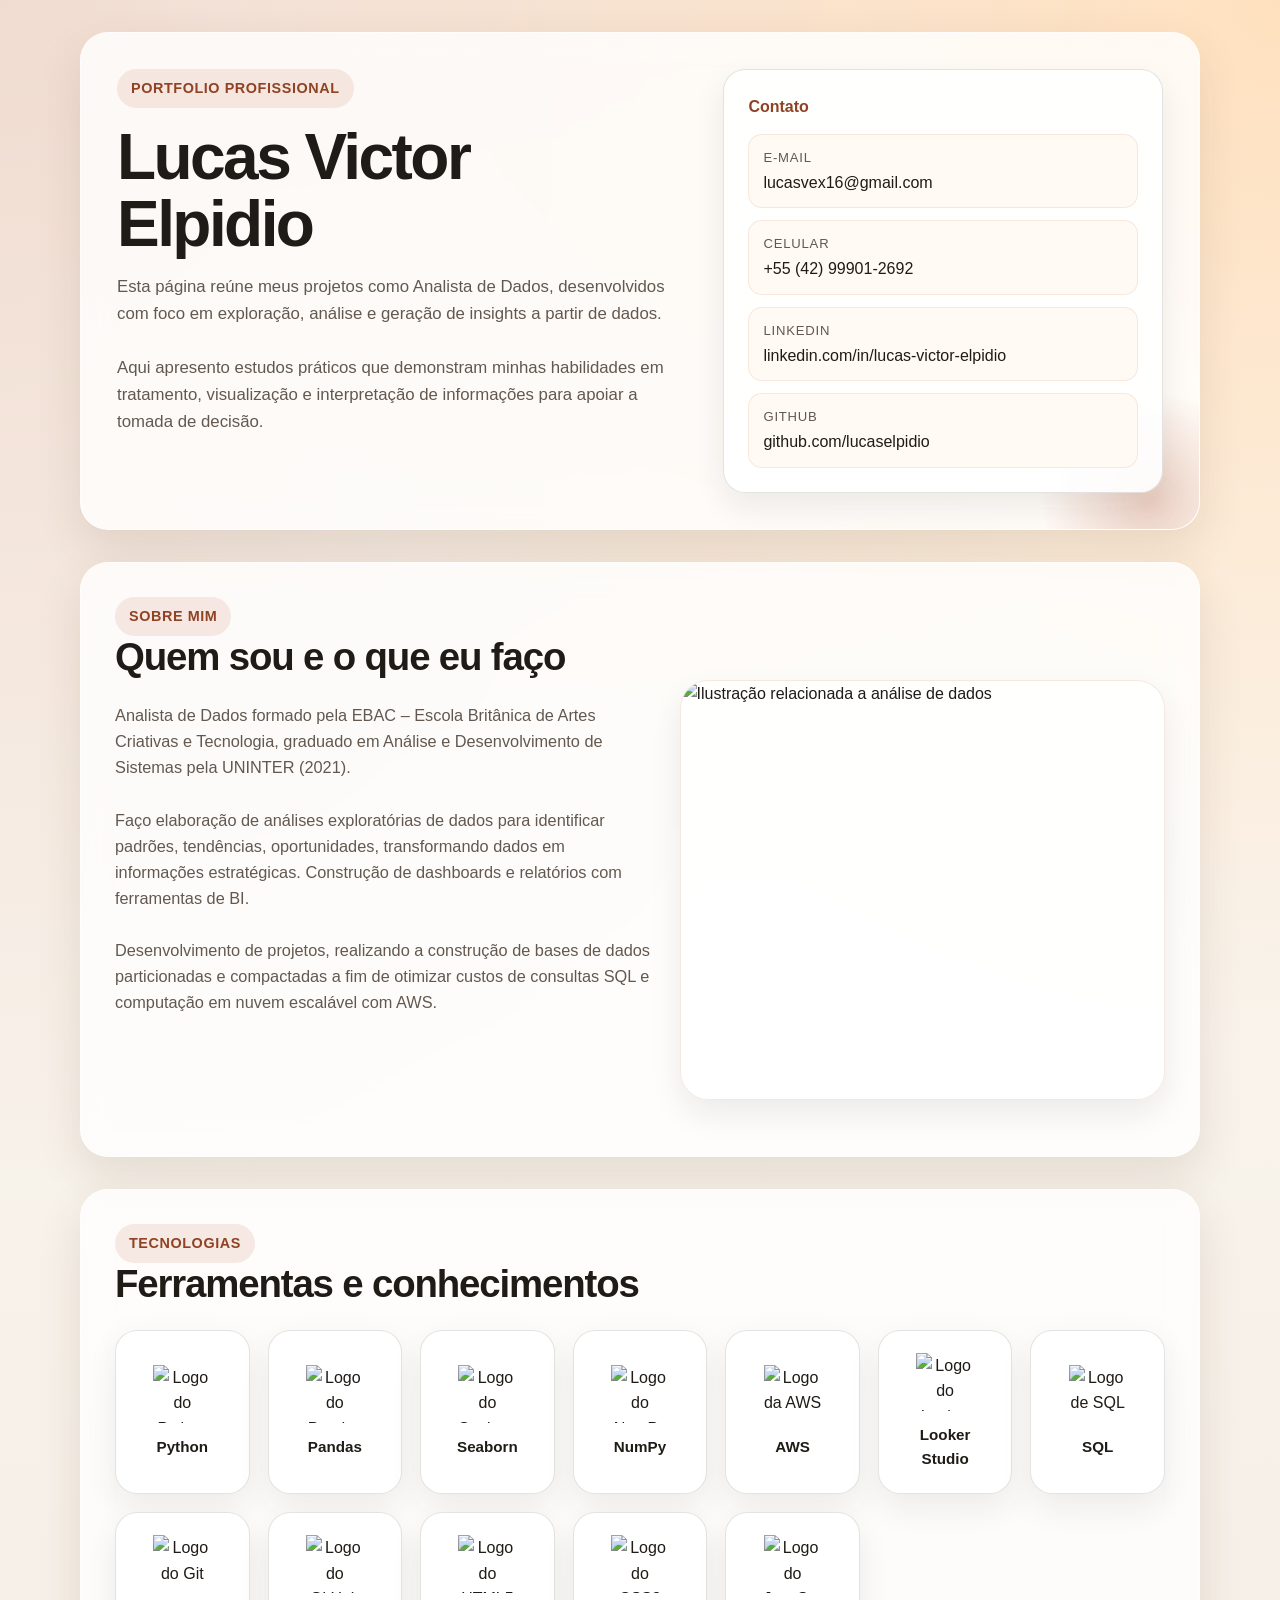
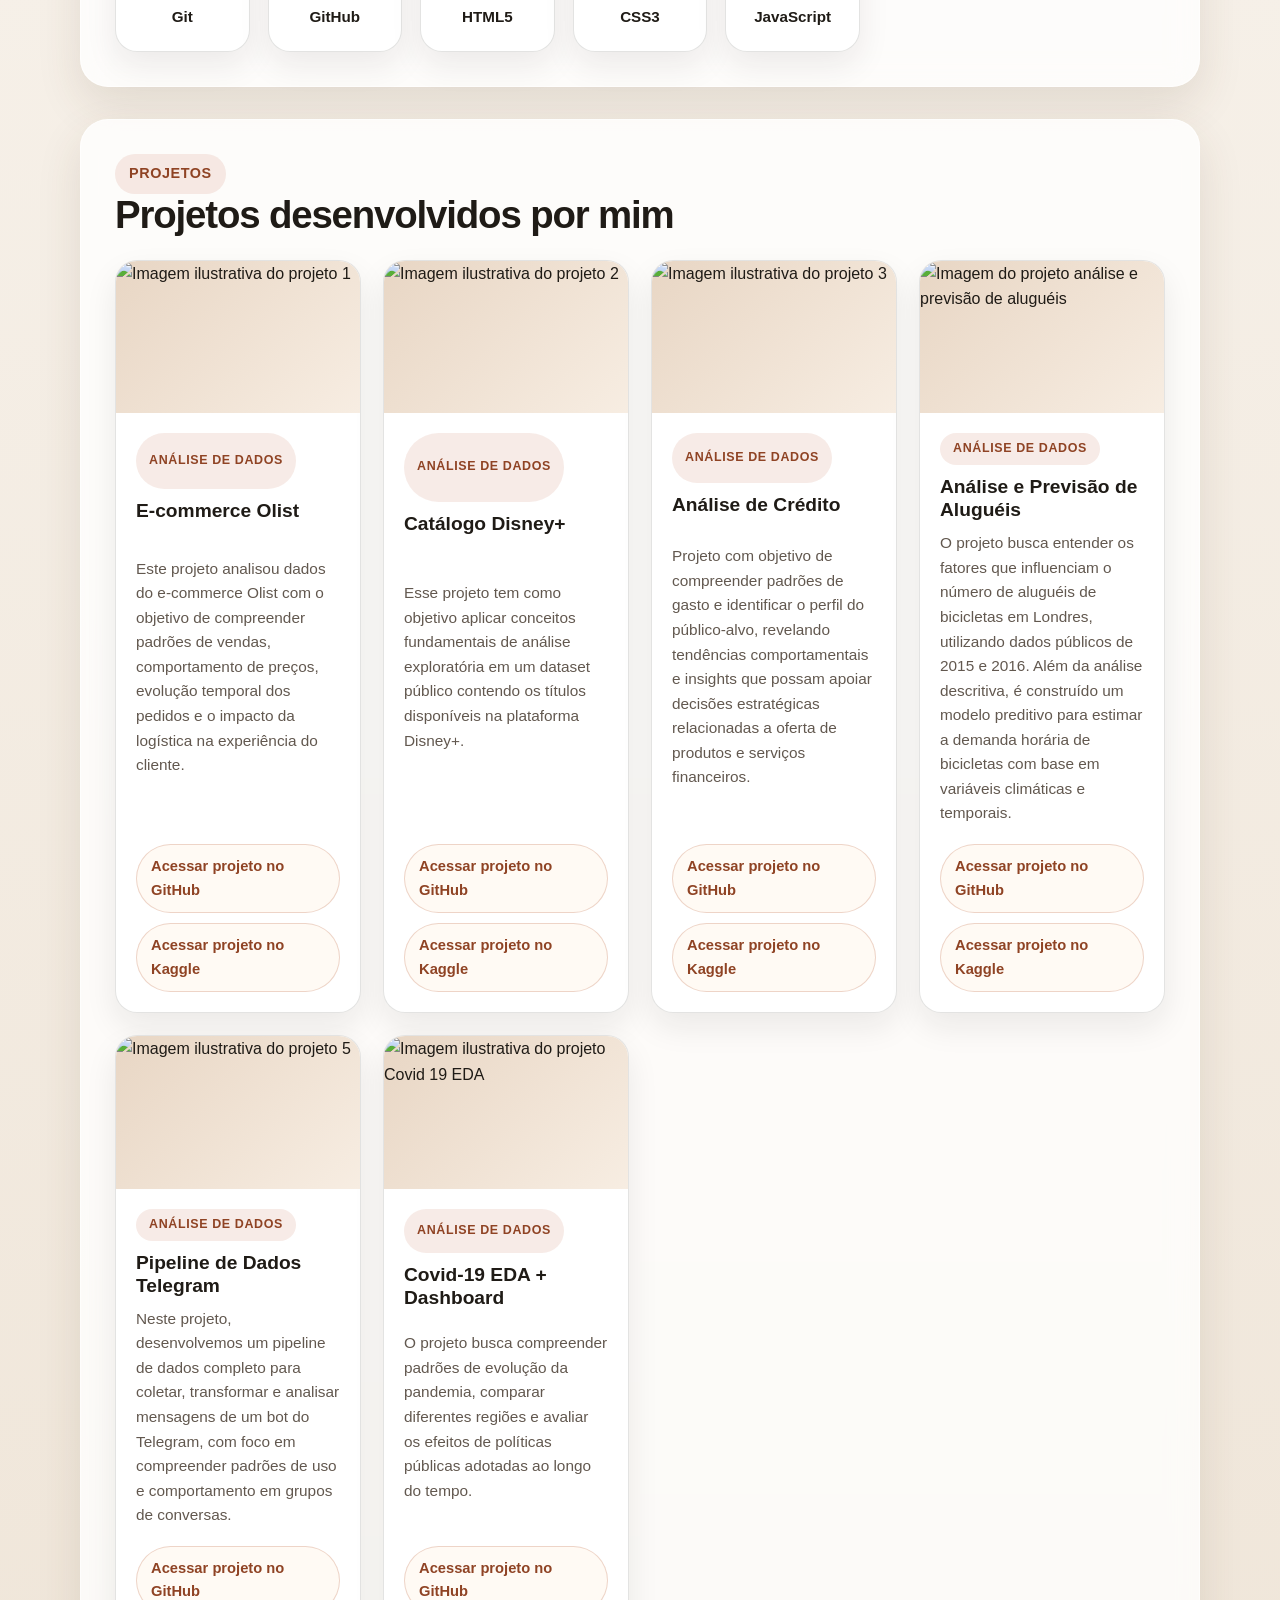
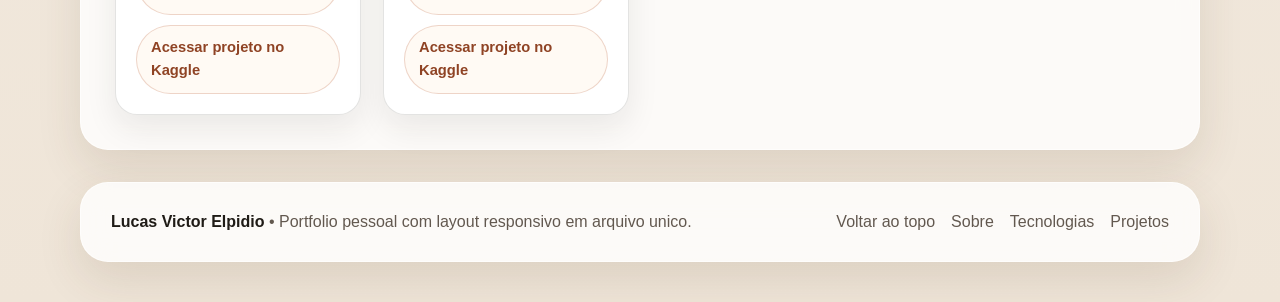
==== index.html @ f9174bcd "index.html added. index.html added." ====
<!DOCTYPE html>
<html lang="pt-BR">
<head>
  <meta charset="UTF-8">
  <meta name="viewport" content="width=device-width, initial-scale=1.0">
  <title>Portfolio Landing Page</title>
  <style>
    /*
      ==========================================
      PORTFOLIO LANDING PAGE - ARQUIVO UNICO
      ==========================================

      Este projeto foi organizado para facilitar futuras alteracoes:
      - Todo o CSS esta neste arquivo
      - Todo o JavaScript esta neste arquivo
      - Os cards sao reutilizaveis: basta copiar um bloco <article class="project-card">
      - Os textos e links com placeholder estao sinalizados com comentarios
    */

    :root {
      --bg-color: #f6f0e8;
      --surface-color: rgba(255, 255, 255, 0.8);
      --surface-strong: #ffffff;
      --text-color: #1f1b16;
      --muted-color: #62584f;
      --accent-color: #b85c38;
      --accent-dark: #8f4324;
      --border-color: rgba(31, 27, 22, 0.12);
      --shadow-soft: 0 18px 45px rgba(80, 56, 37, 0.12);
      --shadow-card: 0 14px 32px rgba(31, 27, 22, 0.08);
      --radius-xl: 28px;
      --radius-lg: 22px;
      --radius-md: 16px;
      --container-width: 1120px;
      --transition-fast: 180ms ease;
    }

    * {
      box-sizing: border-box;
      margin: 0;
      padding: 0;
    }

    html {
      scroll-behavior: smooth;
    }

    body {
      min-height: 100vh;
      font-family: "Segoe UI", Tahoma, Geneva, Verdana, sans-serif;
      color: var(--text-color);
      background:
        radial-gradient(circle at top left, rgba(184, 92, 56, 0.18), transparent 32%),
        radial-gradient(circle at top right, rgba(255, 220, 181, 0.85), transparent 28%),
        linear-gradient(180deg, #fdf8f2 0%, #f6f0e8 45%, #efe5d8 100%);
      line-height: 1.6;
    }

    img {
      display: block;
      max-width: 100%;
    }

    a {
      color: inherit;
      text-decoration: none;
    }

    .page-shell {
      width: min(100% - 32px, var(--container-width));
      margin: 0 auto;
      padding: 32px 0 40px;
    }

    .glass-panel {
      background: var(--surface-color);
      backdrop-filter: blur(14px);
      border: 1px solid rgba(255, 255, 255, 0.6);
      box-shadow: var(--shadow-soft);
    }

    .hero {
      position: relative;
      overflow: hidden;
      padding: 36px;
      border-radius: var(--radius-xl);
    }

    .hero::after {
      content: "";
      position: absolute;
      inset: auto -60px -80px auto;
      width: 220px;
      height: 220px;
      border-radius: 50%;
      background: radial-gradient(circle, rgba(184, 92, 56, 0.28), transparent 70%);
      pointer-events: none;
    }

    .hero-grid {
      display: grid;
      grid-template-columns: 1.25fr 0.95fr;
      gap: 28px;
      align-items: start;
      position: relative;
      z-index: 1;
    }

    .hero-intro {
      display: flex;
      flex-direction: column;
      gap: 16px;
    }

    .eyebrow {
      display: inline-flex;
      align-items: center;
      width: fit-content;
      padding: 8px 14px;
      border-radius: 999px;
      background: rgba(184, 92, 56, 0.12);
      color: var(--accent-dark);
      font-size: 0.9rem;
      font-weight: 700;
      letter-spacing: 0.04em;
      text-transform: uppercase;
    }

    h1 {
      font-size: clamp(2.4rem, 5vw, 4.6rem);
      line-height: 1.05;
      letter-spacing: -0.04em;
      max-width: 12ch;
    }

    .hero-copy {
      max-width: 62ch;
      color: var(--muted-color);
      font-size: 1.05rem;
    }

    .hero-contact {
      display: grid;
      gap: 14px;
      padding: 24px;
      border-radius: var(--radius-lg);
      background: rgba(255, 255, 255, 0.9);
      border: 1px solid var(--border-color);
      box-shadow: var(--shadow-card);
    }

    .contact-title {
      font-size: 1rem;
      font-weight: 700;
      color: var(--accent-dark);
    }

    .contact-list {
      list-style: none;
      display: grid;
      gap: 12px;
    }

    .contact-item {
      padding: 12px 14px;
      border-radius: 14px;
      background: #fffaf4;
      border: 1px solid rgba(184, 92, 56, 0.12);
      transition: transform var(--transition-fast), border-color var(--transition-fast);
    }

    .contact-item:hover,
    .contact-item:focus-within {
      transform: translateY(-2px);
      border-color: rgba(184, 92, 56, 0.35);
    }

    .contact-label {
      display: block;
      font-size: 0.82rem;
      color: var(--muted-color);
      margin-bottom: 2px;
      text-transform: uppercase;
      letter-spacing: 0.06em;
    }

    .section {
      margin-top: 32px;
      padding: 34px;
      border-radius: var(--radius-xl);
    }

    .section-header {
      display: flex;
      flex-wrap: wrap;
      justify-content: space-between;
      align-items: end;
      gap: 14px;
      margin-bottom: 24px;
    }

    .section-title {
      font-size: clamp(1.8rem, 3vw, 2.6rem);
      line-height: 1.1;
      letter-spacing: -0.03em;
    }

    .section-note {
      max-width: 58ch;
      color: var(--muted-color);
    }

    .about-text {
      max-width: 70ch;
      color: var(--muted-color);
      font-size: 1.02rem;
    }

    .about-layout {
      display: grid;
      grid-template-columns: minmax(0, 1.05fr) minmax(360px, 0.95fr);
      gap: 28px;
      align-items: stretch;
    }

    .about-visual {
      display: flex;
      position: relative;
      top: -22px;
    }

    .about-image-frame {
      width: 100%;
      height: 100%;
      min-height: 420px;
      overflow: hidden;
      border-radius: var(--radius-xl);
      border: 1px solid rgba(184, 92, 56, 0.14);
      background: rgba(255, 255, 255, 0.78);
      box-shadow: var(--shadow-card);
    }

    .about-image {
      width: 100%;
      height: 100%;
      object-fit: cover;
      object-position: center 8%;
    }

    .tech-grid {
      display: grid;
      grid-template-columns: repeat(auto-fit, minmax(130px, 1fr));
      gap: 18px;
    }

    .tech-card {
      display: grid;
      justify-items: center;
      align-content: center;
      gap: 12px;
      min-height: 138px;
      padding: 22px 16px;
      border-radius: var(--radius-lg);
      background: var(--surface-strong);
      border: 1px solid var(--border-color);
      box-shadow: var(--shadow-card);
      text-align: center;
      transition:
        transform var(--transition-fast),
        box-shadow var(--transition-fast),
        border-color var(--transition-fast);
    }

    .tech-card:hover,
    .tech-card:focus-within {
      transform: translateY(-4px);
      border-color: rgba(184, 92, 56, 0.35);
      box-shadow: 0 18px 34px rgba(31, 27, 22, 0.12);
    }

    .tech-logo {
      width: 58px;
      height: 58px;
      object-fit: contain;
    }

    .tech-name {
      font-size: 0.95rem;
      font-weight: 700;
      color: var(--text-color);
    }

    .projects-grid {
      display: grid;
      grid-template-columns: repeat(auto-fit, minmax(240px, 1fr));
      gap: 22px;
    }

    .project-card {
      display: flex;
      flex-direction: column;
      min-height: 100%;
      height: 100%;
      overflow: hidden;
      border-radius: var(--radius-lg);
      background: var(--surface-strong);
      border: 1px solid var(--border-color);
      box-shadow: var(--shadow-card);
      transition:
        transform var(--transition-fast),
        box-shadow var(--transition-fast),
        border-color var(--transition-fast);
    }

    .project-card:hover,
    .project-card:focus-within {
      transform: translateY(-6px);
      border-color: rgba(184, 92, 56, 0.35);
      box-shadow: 0 20px 36px rgba(31, 27, 22, 0.14);
    }

    .project-media {
      position: relative;
      aspect-ratio: 16 / 10;
      overflow: hidden;
      background: linear-gradient(135deg, #e8d6c4 0%, #f7ede2 100%);
    }

    .project-media img {
      width: 100%;
      height: 100%;
      object-fit: cover;
      transition: transform 280ms ease;
    }

    .project-card:hover .project-media img,
    .project-card:focus-within .project-media img {
      transform: scale(1.04);
    }

    .project-body {
      display: grid;
      gap: 10px;
      padding: 20px;
      flex: 1;
    }

    .project-tag {
      display: inline-flex;
      align-items: center;
      justify-content: center;
      width: fit-content;
      min-width: 160px;
      padding: 6px 10px;
      border-radius: 999px;
      background: rgba(184, 92, 56, 0.12);
      color: var(--accent-dark);
      font-size: 0.78rem;
      font-weight: 700;
      letter-spacing: 0.05em;
      text-transform: uppercase;
    }

    .project-title {
      font-size: 1.2rem;
      line-height: 1.2;
    }

    .project-description {
      color: var(--muted-color);
      font-size: 0.96rem;
    }

    .project-actions {
      margin-top: auto;
      padding-top: 8px;
      display: flex;
      flex-wrap: wrap;
      gap: 10px;
    }

    .project-action-link {
      display: inline-flex;
      align-items: center;
      justify-content: center;
      min-height: 42px;
      padding: 10px 14px;
      border-radius: 999px;
      border: 1px solid rgba(184, 92, 56, 0.24);
      background: #fffaf4;
      color: var(--accent-dark);
      font-weight: 700;
      font-size: 0.92rem;
      transition:
        background-color var(--transition-fast),
        border-color var(--transition-fast),
        color var(--transition-fast);
    }

    .project-action-link:hover,
    .project-action-link:focus-visible {
      background: rgba(184, 92, 56, 0.12);
      border-color: rgba(184, 92, 56, 0.45);
      outline: none;
    }

    .footer {
      margin-top: 32px;
      padding: 26px 30px;
      border-radius: var(--radius-xl);
      display: flex;
      flex-wrap: wrap;
      justify-content: space-between;
      gap: 14px;
      align-items: center;
      color: var(--muted-color);
    }

    .footer strong {
      color: var(--text-color);
    }

    .footer-links {
      display: flex;
      flex-wrap: wrap;
      gap: 16px;
    }

    .footer-links a:hover,
    .footer-links a:focus-visible {
      color: var(--accent-dark);
      outline: none;
    }

    .reveal-on-scroll {
      opacity: 0;
      transform: translateY(24px);
      transition: opacity 500ms ease, transform 500ms ease;
    }

    .reveal-on-scroll.is-visible {
      opacity: 1;
      transform: translateY(0);
    }

    @media (max-width: 900px) {
      .hero-grid {
        grid-template-columns: 1fr;
      }

      .about-layout {
        grid-template-columns: 1fr;
      }

      .about-visual {
        display: none;
      }

      .hero,
      .section,
      .footer {
        padding: 24px;
      }
    }

    @media (max-width: 640px) {
      .page-shell {
        width: min(100% - 20px, var(--container-width));
        padding: 20px 0 28px;
      }

      .hero,
      .section,
      .footer {
        padding: 20px;
        border-radius: 22px;
      }

      .section-header {
        margin-bottom: 18px;
      }

      .projects-grid {
        grid-template-columns: 1fr;
      }

      .tech-grid {
        grid-template-columns: repeat(2, minmax(0, 1fr));
      }

      .contact-item,
      .project-body {
        padding: 16px;
      }

      .tech-card {
        min-height: 124px;
        padding: 18px 14px;
      }
    }
  </style>
</head>
<body>
  <div class="page-shell">
    <header class="hero glass-panel reveal-on-scroll" id="topo">
      <div class="hero-grid">
        <div class="hero-intro">
          <span class="eyebrow">Portfolio Profissional</span>

          <!-- EDITE AQUI: Substitua pelo seu nome -->
          <h1>Lucas Victor Elpidio</h1>

          <!-- EDITE AQUI: Resumo curto de destaque do cabecalho -->
          <p class="hero-copy">
            Esta página reúne meus projetos como Analista de Dados, desenvolvidos com foco em exploração, análise e geração de insights a partir de dados.<br><br> 
            Aqui apresento estudos práticos que demonstram minhas habilidades em tratamento, visualização e interpretação de informações para apoiar a tomada de decisão.
          </p>
        </div>

        <div class="hero-contact" aria-label="Informacoes de contato">
          <p class="contact-title">Contato</p>

          <ul class="contact-list">
            <li class="contact-item">
              <span class="contact-label">E-mail</span>
              <!-- EDITE AQUI: Substitua pelo seu e-mail -->
              <a href="mailto:lucasvex16@gmail.com">lucasvex16@gmail.com</a>
            </li>

            <li class="contact-item">
              <span class="contact-label">Celular</span>
              <!-- EDITE AQUI: Substitua pelo seu telefone -->
              <a href="tel:+5542999012692">+55 (42) 99901-2692</a>
            </li>

            <li class="contact-item">
              <span class="contact-label">LinkedIn</span>
              <!-- EDITE AQUI: Substitua pelo link correto do LinkedIn -->
              <a href="https://www.linkedin.com/in/lucas-victor-elpidio/" target="_blank" rel="noopener noreferrer">
                linkedin.com/in/lucas-victor-elpidio
              </a>
            </li>

            <li class="contact-item">
              <span class="contact-label">GitHub</span>
              <!-- EDITE AQUI: Substitua pelo link correto do GitHub -->
              <a href="https://github.com/lucaselpidio" target="_blank" rel="noopener noreferrer">
                github.com/lucaselpidio
              </a>
            </li>
          </ul>
        </div>
      </div>
    </header>

    <main>
      <section class="section glass-panel reveal-on-scroll" id="sobre">
        <div class="section-header">
          <div>
            <p class="eyebrow">Sobre Mim</p>
            <h2 class="section-title">Quem sou e o que eu faço</h2>
          </div>
        </div>

        <!--
          EDITE AQUI:
          Este texto foi mantido em aproximadamente 6 linhas, como solicitado.
          Pode trocar livremente sem afetar o layout.
        -->
        <div class="about-layout">
          <p class="about-text">
            Analista de Dados formado pela EBAC – Escola Britânica de Artes Criativas e Tecnologia, graduado em Análise e Desenvolvimento de Sistemas pela UNINTER (2021). 
              <br><br>
              Faço elaboração de análises exploratórias de dados para identificar padrões, tendências, oportunidades, transformando dados em informações estratégicas. 
              Construção de dashboards e relatórios com ferramentas de BI.<br><br>
              Desenvolvimento de projetos, realizando a construção de bases de dados particionadas e compactadas a fim de otimizar custos de consultas SQL e
              computação em nuvem escalável com AWS.
          </p>

          <!--
            EDITE AQUI:
            Esta imagem aparece apenas em telas maiores para aproveitar o espaço do desktop.
            No mobile ela fica oculta automaticamente via CSS responsivo.
          -->
          <div class="about-visual" aria-hidden="true">
            <div class="about-image-frame">
              <img
                class="about-image"
                src="https://github.com/lucaselpidio/media-rep/blob/main/dataanalyst2.jpeg?raw=true"
                alt="Ilustração relacionada a análise de dados"
              >
            </div>
          </div>
        </div>
      </section>

      <section class="section glass-panel reveal-on-scroll" id="tecnologias">
        <div class="section-header">
          <div>
            <p class="eyebrow">Tecnologias</p>
            <h2 class="section-title">Ferramentas e conhecimentos</h2>
          </div>
        </div>

        <!--
          EDITE AQUI:
          Se quiser, substitua os links externos das logos por imagens locais depois.
          Tambem e possivel duplicar qualquer bloco <article class="tech-card"> sem quebrar o layout.
        -->
        <div class="tech-grid">
          <article class="tech-card">
            <img
              class="tech-logo"
              src="https://cdn.jsdelivr.net/gh/devicons/devicon/icons/python/python-original.svg"
              alt="Logo do Python"
            >
            <h3 class="tech-name">Python</h3>
          </article>

          <article class="tech-card">
            <img
              class="tech-logo"
              src="https://cdn.jsdelivr.net/gh/devicons/devicon/icons/pandas/pandas-original.svg"
              alt="Logo do Pandas"
            >
            <h3 class="tech-name">Pandas</h3>
          </article>

          <article class="tech-card">
            <img
              class="tech-logo"
              src="https://seaborn.pydata.org/_images/logo-mark-lightbg.svg"
              alt="Logo do Seaborn"
            >
            <h3 class="tech-name">Seaborn</h3>
          </article>

          <article class="tech-card">
            <img
              class="tech-logo"
              src="https://cdn.jsdelivr.net/gh/devicons/devicon/icons/numpy/numpy-original.svg"
              alt="Logo do NumPy"
            >
            <h3 class="tech-name">NumPy</h3>
          </article>

          <article class="tech-card">
            <img
              class="tech-logo"
              src="https://cdn.jsdelivr.net/gh/devicons/devicon/icons/amazonwebservices/amazonwebservices-original-wordmark.svg"
              alt="Logo da AWS"
            >
            <h3 class="tech-name">AWS</h3>
          </article>

          <article class="tech-card">
            <img
              class="tech-logo"
              src="https://images.seeklogo.com/logo-png/61/1/looker-studio-logo-png_seeklogo-617989.png"
              alt="Logo do Looker Studio"
            >
            <h3 class="tech-name">Looker Studio</h3>
          </article>

          <article class="tech-card">
            <img
              class="tech-logo"
              src="https://cdn.jsdelivr.net/gh/devicons/devicon/icons/mysql/mysql-original.svg"
              alt="Logo de SQL"
            >
            <h3 class="tech-name">SQL</h3>
          </article>

          <article class="tech-card">
            <img
              class="tech-logo"
              src="https://cdn.jsdelivr.net/gh/devicons/devicon/icons/git/git-original.svg"
              alt="Logo do Git"
            >
            <h3 class="tech-name">Git</h3>
          </article>

          <article class="tech-card">
            <img
              class="tech-logo"
              src="https://cdn.jsdelivr.net/gh/devicons/devicon/icons/github/github-original.svg"
              alt="Logo do GitHub"
            >
            <h3 class="tech-name">GitHub</h3>
          </article>

          <article class="tech-card">
            <img
              class="tech-logo"
              src="https://cdn.jsdelivr.net/gh/devicons/devicon/icons/html5/html5-original.svg"
              alt="Logo do HTML5"
            >
            <h3 class="tech-name">HTML5</h3>
          </article>

          <article class="tech-card">
            <img
              class="tech-logo"
              src="https://cdn.jsdelivr.net/gh/devicons/devicon/icons/css3/css3-original.svg"
              alt="Logo do CSS3"
            >
            <h3 class="tech-name">CSS3</h3>
          </article>

          <article class="tech-card">
            <img
              class="tech-logo"
              src="https://cdn.jsdelivr.net/gh/devicons/devicon/icons/javascript/javascript-original.svg"
              alt="Logo do JavaScript"
            >
            <h3 class="tech-name">JavaScript</h3>
          </article>
        </div>
      </section>

      <section class="section glass-panel reveal-on-scroll" id="projetos">
        <div class="section-header">
          <div>
            <p class="eyebrow">Projetos</p>
            <h2 class="section-title">Projetos desenvolvidos por mim</h2>
          </div>
        </div>

        <div class="projects-grid" id="projectsGrid">
          <!--
            MODELO REUTILIZAVEL DE CARD:
            Copie um bloco <article class="project-card">...</article> inteiro
            e altere imagem, titulo, categoria, descricao e os dois links de acesso.
          -->

          <article class="project-card">
            <div class="project-media">
              <!-- EDITE AQUI: Troque a imagem placeholder pela imagem real do projeto -->
              <img
                src="https://raw.githubusercontent.com/lucaselpidio/media-rep/refs/heads/main/olist_project/fat_mensal.png"
                alt="Imagem ilustrativa do projeto 1"
              >
            </div>
            <div class="project-body">
              <span class="project-tag">Análise de Dados</span>
              <h3 class="project-title">E-commerce Olist</h3>
              <p class="project-description">
                Este projeto analisou dados do e-commerce Olist com o objetivo de compreender padrões de vendas, 
                comportamento de preços, evolução temporal dos pedidos e o impacto da logística na experiência do cliente.
              </p>
              <div class="project-actions">
                <a class="project-action-link" href="https://github.com/lucaselpidio/ecommerce-olist-eda" target="_blank" rel="noopener noreferrer">
                  Acessar projeto no GitHub
                </a>
                <a class="project-action-link" href="https://www.kaggle.com/code/lucaselpidio/analise-olist" target="_blank" rel="noopener noreferrer">
                  Acessar projeto no Kaggle
                </a>
              </div>
            </div>
          </article>

          <article class="project-card">
            <div class="project-media">
              <img
                src="https://raw.githubusercontent.com/lucaselpidio/media-rep/refs/heads/main/disneyplusimg.png"
                alt="Imagem ilustrativa do projeto 2"
              >
            </div>
            <div class="project-body">
              <span class="project-tag">Análise de Dados</span>
              <h3 class="project-title">Catálogo Disney+</h3>
              <p class="project-description">
                Esse projeto tem como objetivo aplicar conceitos fundamentais de análise exploratória em um dataset público contendo os títulos disponíveis na plataforma Disney+.
              </p>
              <div class="project-actions">
                <a class="project-action-link" href="https://github.com/lucaselpidio/disneyplus_EDA" target="_blank" rel="noopener noreferrer">
                  Acessar projeto no GitHub
                </a>
                <a class="project-action-link" href="https://www.kaggle.com/code/lucaselpidio/disneyplus-eda" target="_blank" rel="noopener noreferrer">
                  Acessar projeto no Kaggle
                </a>
              </div>
            </div>
          </article>

          <article class="project-card">
            <div class="project-media">
              <img
                src="https://github.com/lucaselpidio/media-rep/blob/main/qtt-wage-graphic.png?raw=true"
                alt="Imagem ilustrativa do projeto 3"
              >
            </div>
            <div class="project-body">
              <span class="project-tag">Análise de Dados</span>
              <h3 class="project-title">Análise de Crédito</h3>
              <p class="project-description">
                Projeto com objetivo de compreender padrões de gasto e identificar o perfil do público-alvo, revelando tendências comportamentais e
                  insights que possam apoiar decisões estratégicas relacionadas a oferta de produtos e serviços financeiros.
              </p>
              <div class="project-actions">
                <a class="project-action-link" href="https://github.com/lucaselpidio/credit-eda-sql" target="_blank" rel="noopener noreferrer">
                  Acessar projeto no GitHub
                </a>
                <a class="project-action-link" href="https://www.kaggle.com/code/lucaselpidio/credit-eda" target="_blank" rel="noopener noreferrer">
                  Acessar projeto no Kaggle
                </a>
              </div>
            </div>
          </article>

          <article class="project-card">
            <div class="project-media">
              <img
                src="https://raw.githubusercontent.com/lucaselpidio/media-rep/refs/heads/main/alugueisimg.png"
                alt="Imagem do projeto análise e previsão de aluguéis"
              >
            </div>
            <div class="project-body">
              <span class="project-tag">Análise de Dados</span>
              <h3 class="project-title">Análise e Previsão de Aluguéis</h3>
              <p class="project-description">
                O projeto busca entender os fatores que influenciam o número de aluguéis de bicicletas em Londres, 
                utilizando dados públicos de 2015 e 2016. Além da análise descritiva, é construído um modelo preditivo para estimar 
                a demanda horária de bicicletas com base em variáveis climáticas e temporais.
              </p>
              <div class="project-actions">
                <a class="project-action-link" href="https://github.com/lucaselpidio/bike_sharing_london" target="_blank" rel="noopener noreferrer">
                  Acessar projeto no GitHub
                </a>
                <a class="project-action-link" href="https://www.kaggle.com/code/lucaselpidio/an-lise-e-predi-o-de-alugu-is-de-bicicletas" target="_blank" rel="noopener noreferrer">
                  Acessar projeto no Kaggle
                </a>
              </div>
            </div>
          </article>

          <article class="project-card">
            <div class="project-media">
              <img
                src="https://github.com/lucaselpidio/pipeline-dados-telegram/blob/main/arquitetura_mod42.png?raw=true"
                alt="Imagem ilustrativa do projeto 5"
              >
            </div>
            <div class="project-body">
              <span class="project-tag">Análise de Dados</span>
              <h3 class="project-title">Pipeline de Dados Telegram</h3>
              <p class="project-description">
                Neste projeto, desenvolvemos um pipeline de dados completo para coletar, 
                transformar e analisar mensagens de um bot do Telegram, com foco em compreender padrões de uso e comportamento em grupos de conversas.
              </p>
              <div class="project-actions">
                <a class="project-action-link" href="https://github.com/lucaselpidio/pipeline-dados-telegram" target="_blank" rel="noopener noreferrer">
                  Acessar projeto no GitHub
                </a>
                <a class="project-action-link" href="https://www.kaggle.com/code/lucaselpidio/pipeline-dados-telegram-projeto-final-ebac" target="_blank" rel="noopener noreferrer">
                  Acessar projeto no Kaggle
                </a>
              </div>
            </div>
          </article>

          <article class="project-card">
            <div class="project-media">
              <img
                src="https://raw.githubusercontent.com/lucaselpidio/media-rep/refs/heads/main/covidimg.png"
                alt="Imagem ilustrativa do projeto Covid 19 EDA"
              >
            </div>
            <div class="project-body">
              <span class="project-tag">Análise de Dados</span>
              <h3 class="project-title">Covid-19 EDA + Dashboard</h3>
              <p class="project-description">
                O projeto busca compreender padrões de evolução da pandemia, comparar diferentes regiões e
                 avaliar os efeitos de políticas públicas adotadas ao longo do tempo.
              </p>
              <div class="project-actions">
                <a class="project-action-link" href="https://github.com/lucaselpidio/covid-19-eda" target="_blank" rel="noopener noreferrer">
                  Acessar projeto no GitHub
                </a>
                <a class="project-action-link" href="https://www.kaggle.com/code/lucaselpidio/covid19-eda-pt-br#COVID-19-EDA" target="_blank" rel="noopener noreferrer">
                  Acessar projeto no Kaggle
                </a>
              </div>
            </div>
          </article>

          <!--<article class="project-card">
            <div class="project-media">
              <img
                src="https://via.placeholder.com/800x500/EEE1D3/5A4635?text=Projeto+06"
                alt="Imagem ilustrativa do projeto 6"
              >
            </div>
            <div class="project-body">
              <span class="project-tag">Categoria</span>
              <h3 class="project-title">Projeto Placeholder 06</h3>
              <p class="project-description">
                Substitua os placeholders com seus projetos reais quando quiser. A estrutura ja
                esta preparada para facilitar manutencao futura.
              </p>
              <div class="project-actions">
                <a class="project-action-link" href="https://github.com/seu-usuario/projeto-6" target="_blank" rel="noopener noreferrer">
                  Acessar projeto no GitHub
                </a>
                <a class="project-action-link" href="https://www.kaggle.com/" target="_blank" rel="noopener noreferrer">
                  Acessar projeto no Kaggle
                </a>
              </div>
            </div>
          </article>-->

          <!--<article class="project-card">
            <div class="project-media">
              <img
                src="https://via.placeholder.com/800x500/EEE1D3/5A4635?text=Projeto+06"
                alt="Imagem ilustrativa do projeto 6"
              >
            </div>
            <div class="project-body">
              <span class="project-tag">Categoria</span>
              <h3 class="project-title">Projeto Placeholder 06</h3>
              <p class="project-description">
                Substitua os placeholders com seus projetos reais quando quiser. A estrutura ja
                esta preparada para facilitar manutencao futura.
              </p>
              <div class="project-actions">
                <a class="project-action-link" href="https://github.com/seu-usuario/projeto-6" target="_blank" rel="noopener noreferrer">
                  Acessar projeto no GitHub
                </a>
                <a class="project-action-link" href="https://www.kaggle.com/" target="_blank" rel="noopener noreferrer">
                  Acessar projeto no Kaggle
                </a>
              </div>
            </div>
          </article>-->


        </div>
      </section>
    </main>
    


    <footer class="footer glass-panel reveal-on-scroll">
      <p>
        <strong>Lucas Victor Elpidio</strong> • Portfolio pessoal com layout responsivo em arquivo unico.
      </p>

      <div class="footer-links">
        <a href="#topo">Voltar ao topo</a>
        <a href="#sobre">Sobre</a>
        <a href="#tecnologias">Tecnologias</a>
        <a href="#projetos">Projetos</a>
      </div>
    </footer>
  </div>

  <script>
    /*
      JavaScript leve apenas para dar um acabamento visual com animacao
      de entrada ao rolar a pagina. Pode remover sem afetar a estrutura.
    */
    const revealElements = document.querySelectorAll(".reveal-on-scroll");

    const revealOnScroll = new IntersectionObserver((entries) => {
      entries.forEach((entry) => {
        if (entry.isIntersecting) {
          entry.target.classList.add("is-visible");
          revealOnScroll.unobserve(entry.target);
        }
      });
    }, {
      threshold: 0.15
    });

    revealElements.forEach((element) => revealOnScroll.observe(element));
  </script>
</body>
</html>
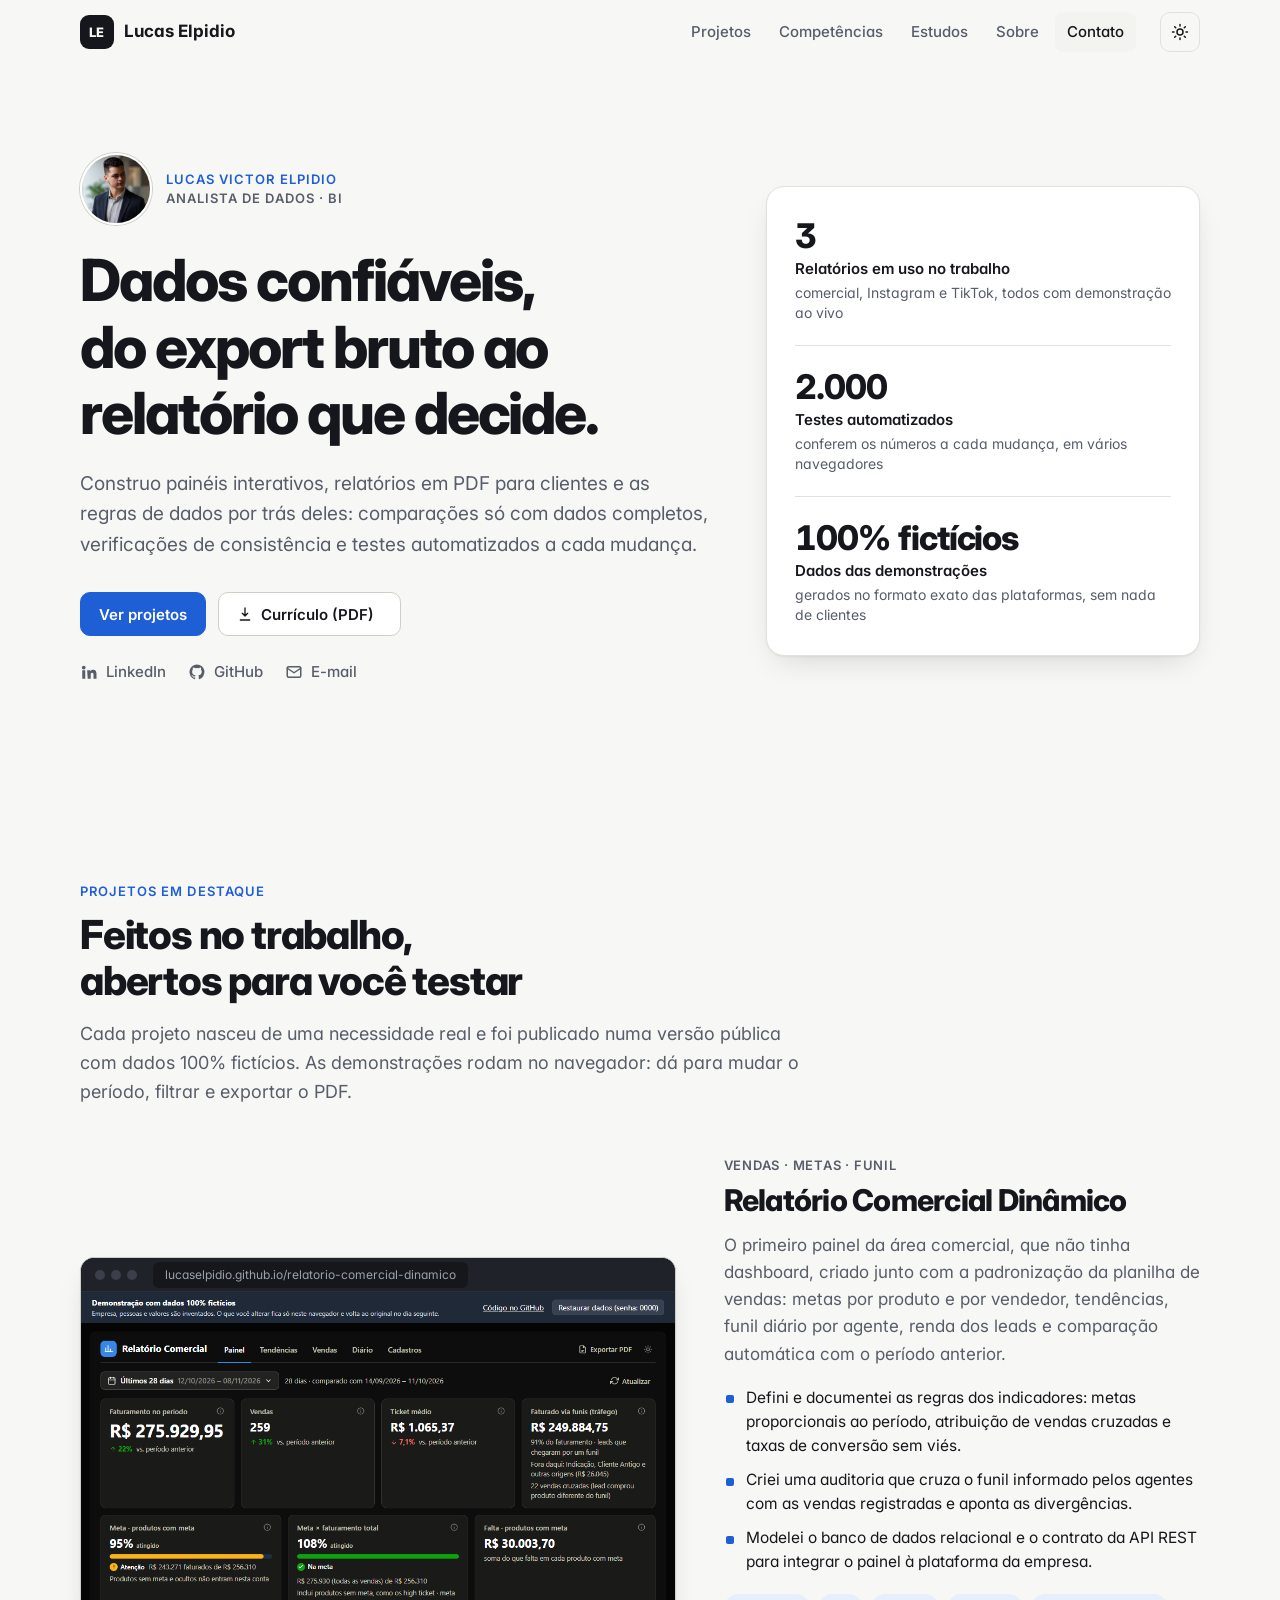
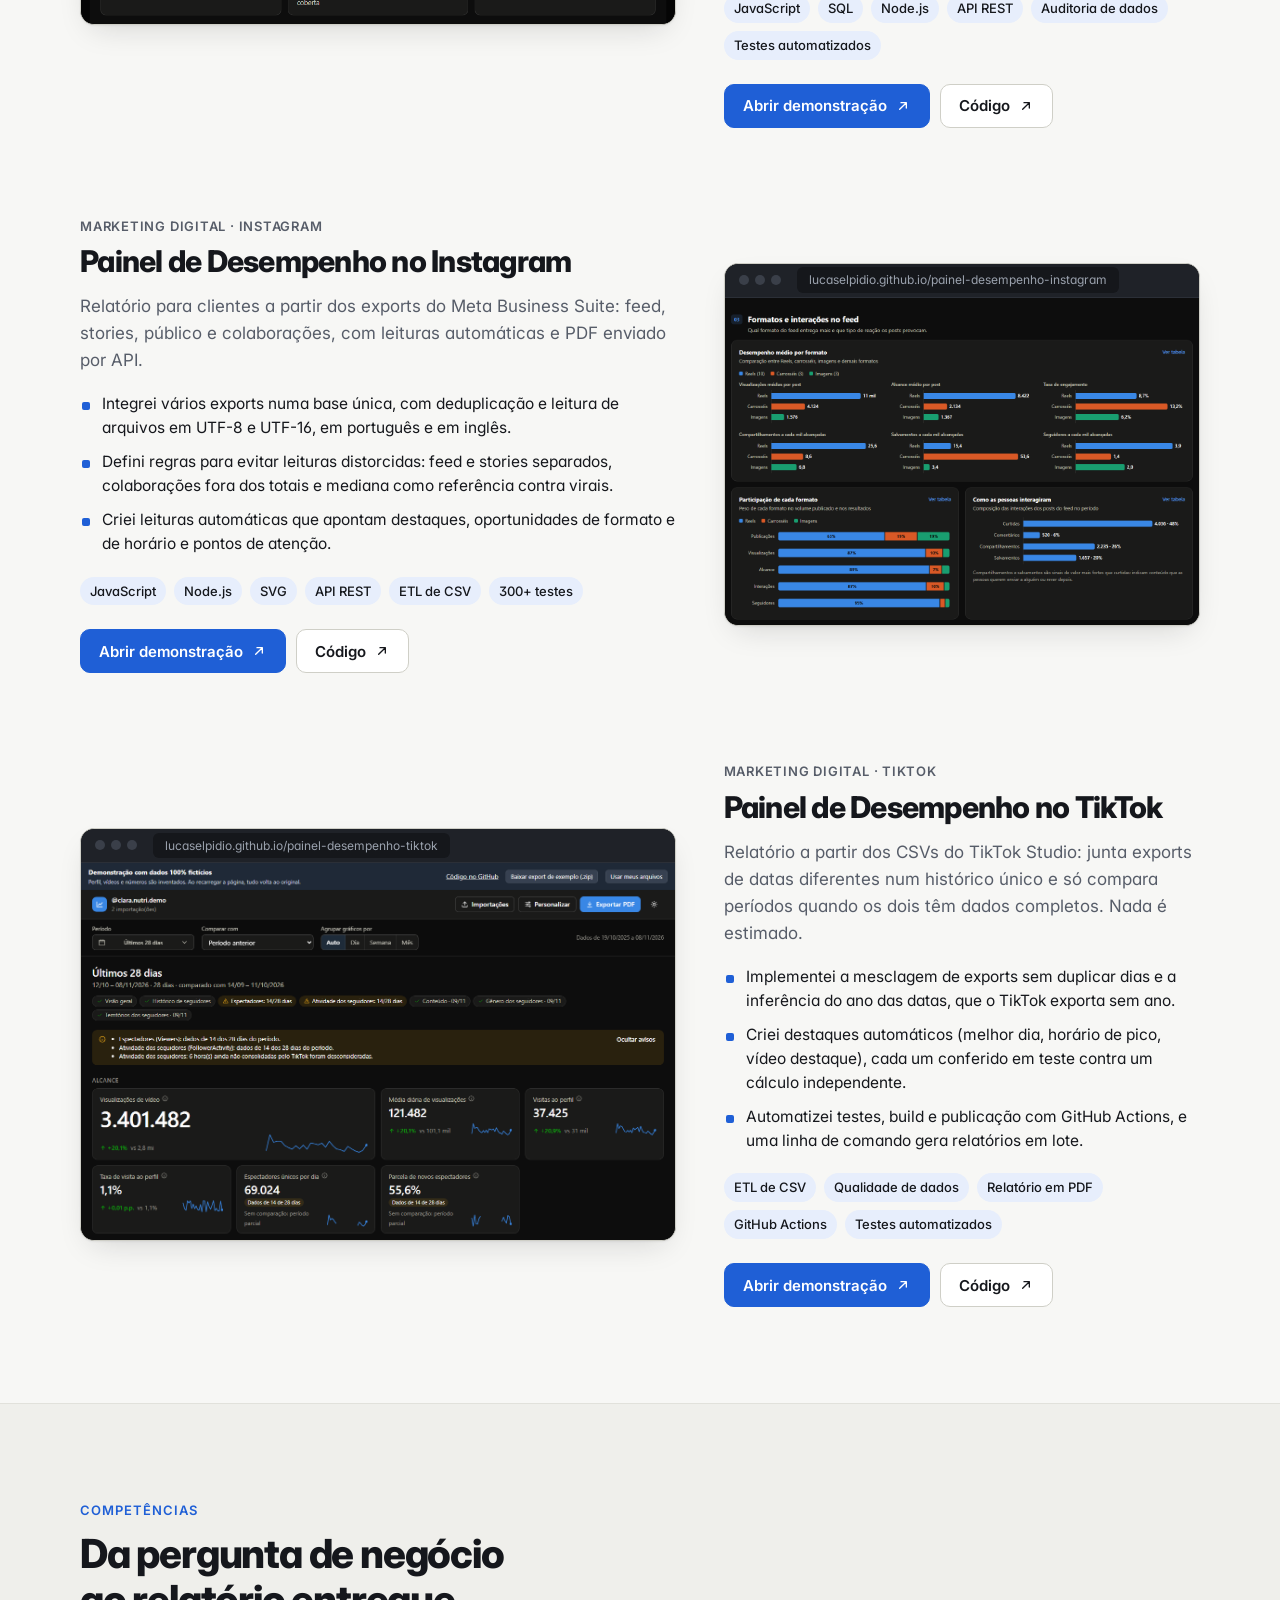
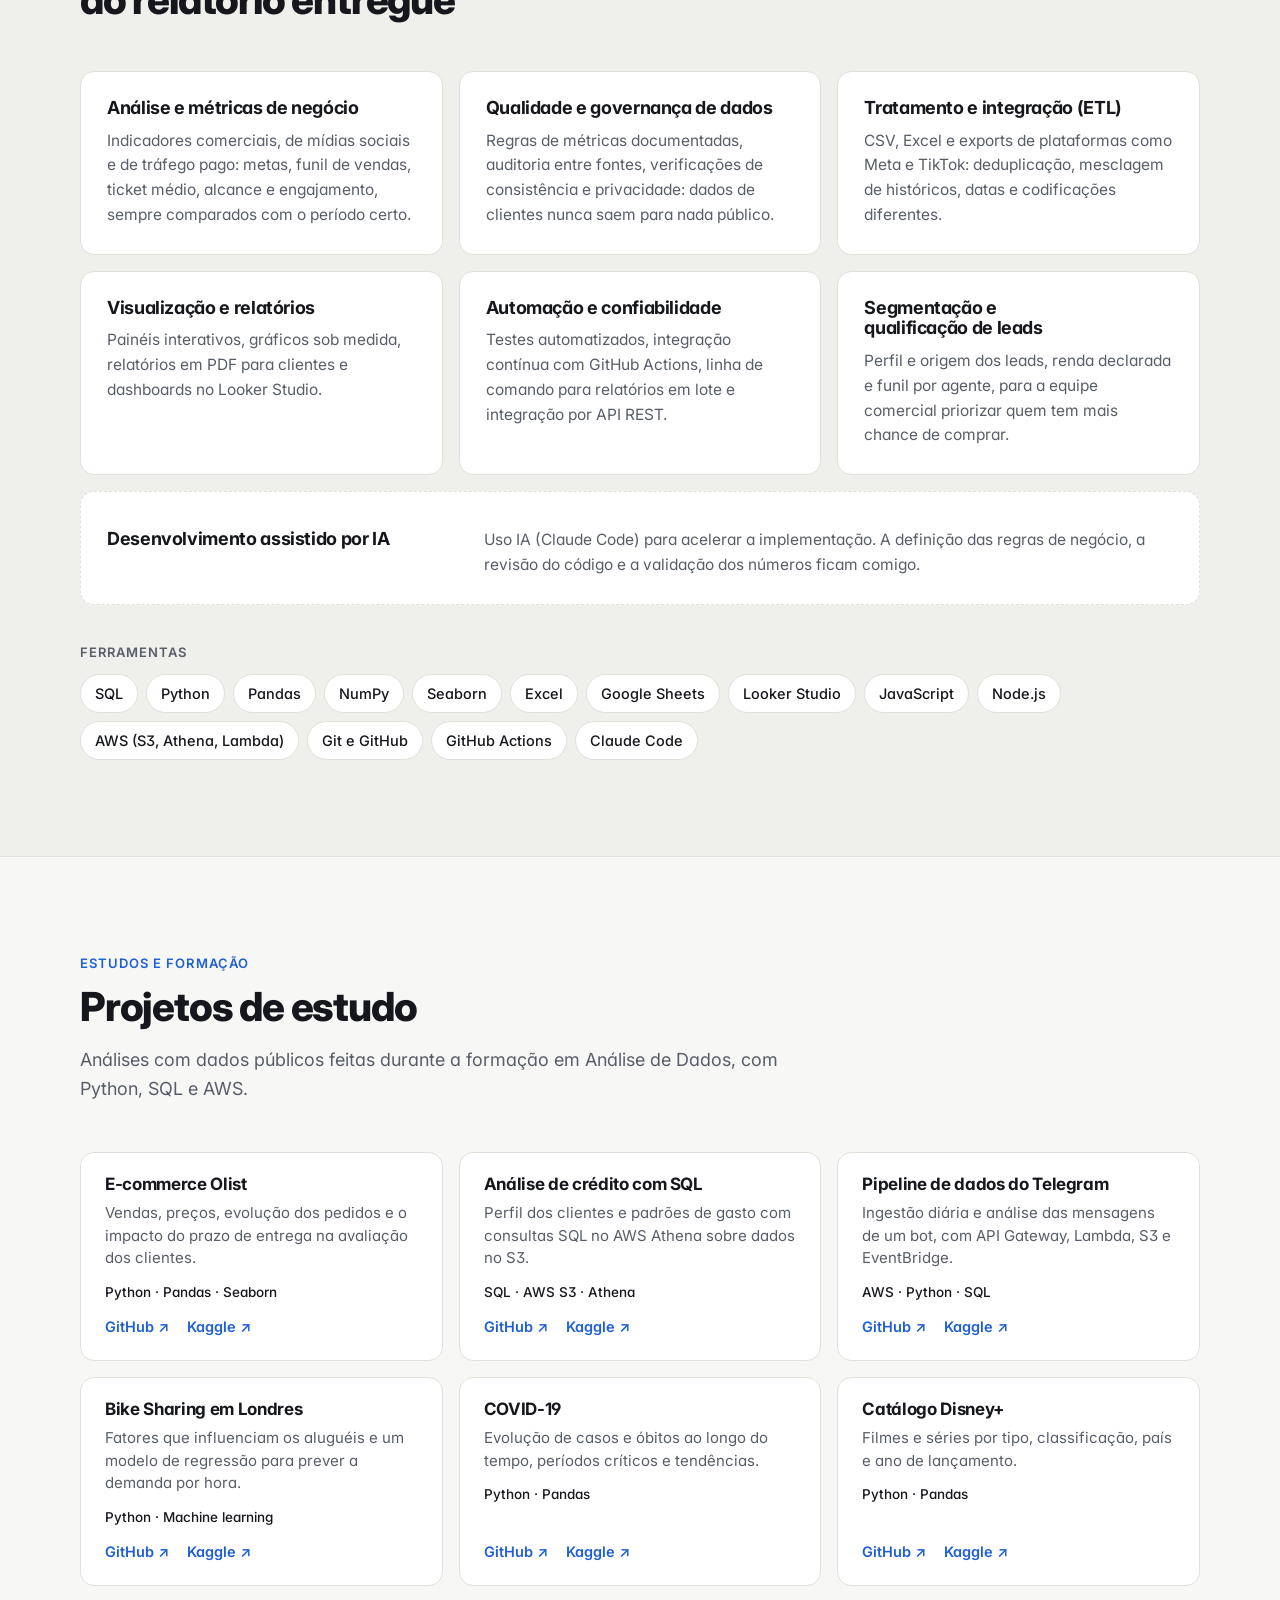
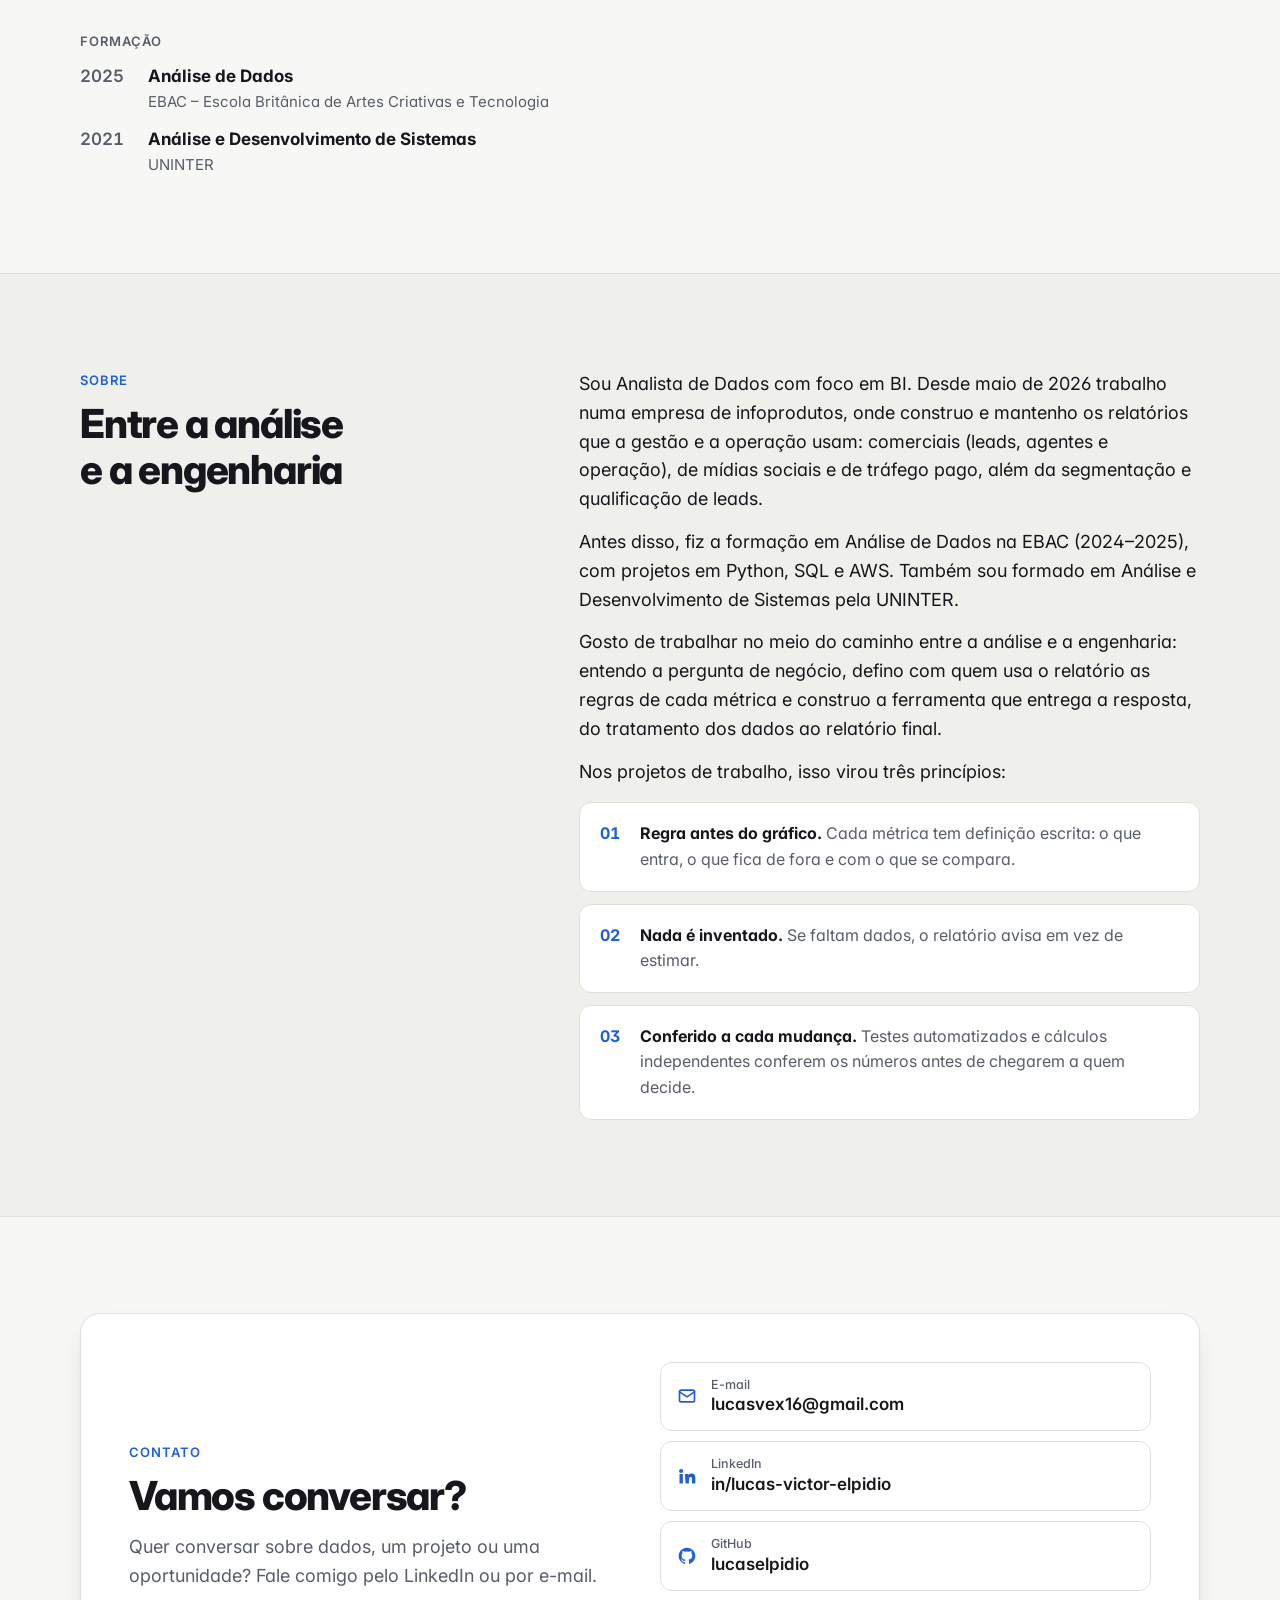
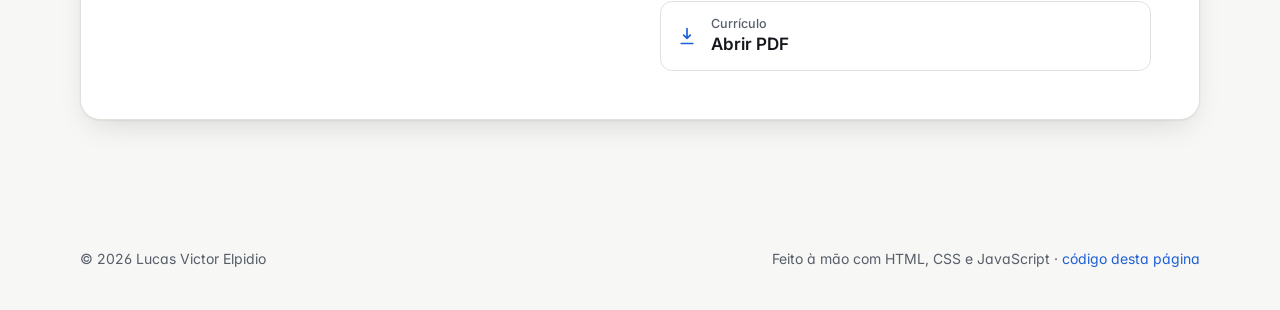
==== commit a19d0644: "Portfólio novo: projetos com demonstração ao vivo, competências, estudos e currículo Co-Authored-By:" ====
--- a/index.html
+++ b/index.html
@@ -1,979 +1,341 @@
-<!DOCTYPE html>
+<!doctype html>
 <html lang="pt-BR">
 <head>
-  <meta charset="UTF-8">
-  <meta name="viewport" content="width=device-width, initial-scale=1.0">
-  <title>Portfolio Landing Page</title>
-  <style>
-    /*
-      ==========================================
-      PORTFOLIO LANDING PAGE - ARQUIVO UNICO
-      ==========================================
-
-      Este projeto foi organizado para facilitar futuras alteracoes:
-      - Todo o CSS esta neste arquivo
-      - Todo o JavaScript esta neste arquivo
-      - Os cards sao reutilizaveis: basta copiar um bloco <article class="project-card">
-      - Os textos e links com placeholder estao sinalizados com comentarios
-    */
-
-    :root {
-      --bg-color: #f6f0e8;
-      --surface-color: rgba(255, 255, 255, 0.8);
-      --surface-strong: #ffffff;
-      --text-color: #1f1b16;
-      --muted-color: #62584f;
-      --accent-color: #b85c38;
-      --accent-dark: #8f4324;
-      --border-color: rgba(31, 27, 22, 0.12);
-      --shadow-soft: 0 18px 45px rgba(80, 56, 37, 0.12);
-      --shadow-card: 0 14px 32px rgba(31, 27, 22, 0.08);
-      --radius-xl: 28px;
-      --radius-lg: 22px;
-      --radius-md: 16px;
-      --container-width: 1120px;
-      --transition-fast: 180ms ease;
-    }
-
-    * {
-      box-sizing: border-box;
-      margin: 0;
-      padding: 0;
-    }
-
-    html {
-      scroll-behavior: smooth;
-    }
-
-    body {
-      min-height: 100vh;
-      font-family: "Segoe UI", Tahoma, Geneva, Verdana, sans-serif;
-      color: var(--text-color);
-      background:
-        radial-gradient(circle at top left, rgba(184, 92, 56, 0.18), transparent 32%),
-        radial-gradient(circle at top right, rgba(255, 220, 181, 0.85), transparent 28%),
-        linear-gradient(180deg, #fdf8f2 0%, #f6f0e8 45%, #efe5d8 100%);
-      line-height: 1.6;
-    }
-
-    img {
-      display: block;
-      max-width: 100%;
-    }
-
-    a {
-      color: inherit;
-      text-decoration: none;
-    }
-
-    .page-shell {
-      width: min(100% - 32px, var(--container-width));
-      margin: 0 auto;
-      padding: 32px 0 40px;
-    }
-
-    .glass-panel {
-      background: var(--surface-color);
-      backdrop-filter: blur(14px);
-      border: 1px solid rgba(255, 255, 255, 0.6);
-      box-shadow: var(--shadow-soft);
-    }
-
-    .hero {
-      position: relative;
-      overflow: hidden;
-      padding: 36px;
-      border-radius: var(--radius-xl);
-    }
-
-    .hero::after {
-      content: "";
-      position: absolute;
-      inset: auto -60px -80px auto;
-      width: 220px;
-      height: 220px;
-      border-radius: 50%;
-      background: radial-gradient(circle, rgba(184, 92, 56, 0.28), transparent 70%);
-      pointer-events: none;
-    }
-
-    .hero-grid {
-      display: grid;
-      grid-template-columns: 1.25fr 0.95fr;
-      gap: 28px;
-      align-items: start;
-      position: relative;
-      z-index: 1;
-    }
-
-    .hero-intro {
-      display: flex;
-      flex-direction: column;
-      gap: 16px;
-    }
-
-    .eyebrow {
-      display: inline-flex;
-      align-items: center;
-      width: fit-content;
-      padding: 8px 14px;
-      border-radius: 999px;
-      background: rgba(184, 92, 56, 0.12);
-      color: var(--accent-dark);
-      font-size: 0.9rem;
-      font-weight: 700;
-      letter-spacing: 0.04em;
-      text-transform: uppercase;
-    }
-
-    h1 {
-      font-size: clamp(2.4rem, 5vw, 4.6rem);
-      line-height: 1.05;
-      letter-spacing: -0.04em;
-      max-width: 12ch;
-    }
-
-    .hero-copy {
-      max-width: 62ch;
-      color: var(--muted-color);
-      font-size: 1.05rem;
-    }
-
-    .hero-contact {
-      display: grid;
-      gap: 14px;
-      padding: 24px;
-      border-radius: var(--radius-lg);
-      background: rgba(255, 255, 255, 0.9);
-      border: 1px solid var(--border-color);
-      box-shadow: var(--shadow-card);
-    }
-
-    .contact-title {
-      font-size: 1rem;
-      font-weight: 700;
-      color: var(--accent-dark);
-    }
-
-    .contact-list {
-      list-style: none;
-      display: grid;
-      gap: 12px;
-    }
-
-    .contact-item {
-      padding: 12px 14px;
-      border-radius: 14px;
-      background: #fffaf4;
-      border: 1px solid rgba(184, 92, 56, 0.12);
-      transition: transform var(--transition-fast), border-color var(--transition-fast);
-    }
-
-    .contact-item:hover,
-    .contact-item:focus-within {
-      transform: translateY(-2px);
-      border-color: rgba(184, 92, 56, 0.35);
-    }
-
-    .contact-label {
-      display: block;
-      font-size: 0.82rem;
-      color: var(--muted-color);
-      margin-bottom: 2px;
-      text-transform: uppercase;
-      letter-spacing: 0.06em;
-    }
-
-    .section {
-      margin-top: 32px;
-      padding: 34px;
-      border-radius: var(--radius-xl);
-    }
-
-    .section-header {
-      display: flex;
-      flex-wrap: wrap;
-      justify-content: space-between;
-      align-items: end;
-      gap: 14px;
-      margin-bottom: 24px;
-    }
-
-    .section-title {
-      font-size: clamp(1.8rem, 3vw, 2.6rem);
-      line-height: 1.1;
-      letter-spacing: -0.03em;
-    }
-
-    .section-note {
-      max-width: 58ch;
-      color: var(--muted-color);
-    }
-
-    .about-text {
-      max-width: 70ch;
-      color: var(--muted-color);
-      font-size: 1.02rem;
-    }
-
-    .about-layout {
-      display: grid;
-      grid-template-columns: minmax(0, 1.05fr) minmax(360px, 0.95fr);
-      gap: 28px;
-      align-items: stretch;
-    }
-
-    .about-visual {
-      display: flex;
-      position: relative;
-      top: -22px;
-    }
-
-    .about-image-frame {
-      width: 100%;
-      height: 100%;
-      min-height: 420px;
-      overflow: hidden;
-      border-radius: var(--radius-xl);
-      border: 1px solid rgba(184, 92, 56, 0.14);
-      background: rgba(255, 255, 255, 0.78);
-      box-shadow: var(--shadow-card);
-    }
-
-    .about-image {
-      width: 100%;
-      height: 100%;
-      object-fit: cover;
-      object-position: center 8%;
-    }
-
-    .tech-grid {
-      display: grid;
-      grid-template-columns: repeat(auto-fit, minmax(130px, 1fr));
-      gap: 18px;
-    }
-
-    .tech-card {
-      display: grid;
-      justify-items: center;
-      align-content: center;
-      gap: 12px;
-      min-height: 138px;
-      padding: 22px 16px;
-      border-radius: var(--radius-lg);
-      background: var(--surface-strong);
-      border: 1px solid var(--border-color);
-      box-shadow: var(--shadow-card);
-      text-align: center;
-      transition:
-        transform var(--transition-fast),
-        box-shadow var(--transition-fast),
-        border-color var(--transition-fast);
-    }
-
-    .tech-card:hover,
-    .tech-card:focus-within {
-      transform: translateY(-4px);
-      border-color: rgba(184, 92, 56, 0.35);
-      box-shadow: 0 18px 34px rgba(31, 27, 22, 0.12);
-    }
-
-    .tech-logo {
-      width: 58px;
-      height: 58px;
-      object-fit: contain;
-    }
-
-    .tech-name {
-      font-size: 0.95rem;
-      font-weight: 700;
-      color: var(--text-color);
-    }
-
-    .projects-grid {
-      display: grid;
-      grid-template-columns: repeat(auto-fit, minmax(240px, 1fr));
-      gap: 22px;
-    }
-
-    .project-card {
-      display: flex;
-      flex-direction: column;
-      min-height: 100%;
-      height: 100%;
-      overflow: hidden;
-      border-radius: var(--radius-lg);
-      background: var(--surface-strong);
-      border: 1px solid var(--border-color);
-      box-shadow: var(--shadow-card);
-      transition:
-        transform var(--transition-fast),
-        box-shadow var(--transition-fast),
-        border-color var(--transition-fast);
-    }
-
-    .project-card:hover,
-    .project-card:focus-within {
-      transform: translateY(-6px);
-      border-color: rgba(184, 92, 56, 0.35);
-      box-shadow: 0 20px 36px rgba(31, 27, 22, 0.14);
-    }
-
-    .project-media {
-      position: relative;
-      aspect-ratio: 16 / 10;
-      overflow: hidden;
-      background: linear-gradient(135deg, #e8d6c4 0%, #f7ede2 100%);
-    }
-
-    .project-media img {
-      width: 100%;
-      height: 100%;
-      object-fit: cover;
-      transition: transform 280ms ease;
-    }
-
-    .project-card:hover .project-media img,
-    .project-card:focus-within .project-media img {
-      transform: scale(1.04);
-    }
-
-    .project-body {
-      display: grid;
-      gap: 10px;
-      padding: 20px;
-      flex: 1;
-    }
-
-    .project-tag {
-      display: inline-flex;
-      align-items: center;
-      justify-content: center;
-      width: fit-content;
-      min-width: 160px;
-      padding: 6px 10px;
-      border-radius: 999px;
-      background: rgba(184, 92, 56, 0.12);
-      color: var(--accent-dark);
-      font-size: 0.78rem;
-      font-weight: 700;
-      letter-spacing: 0.05em;
-      text-transform: uppercase;
-    }
-
-    .project-title {
-      font-size: 1.2rem;
-      line-height: 1.2;
-    }
-
-    .project-description {
-      color: var(--muted-color);
-      font-size: 0.96rem;
-    }
-
-    .project-actions {
-      margin-top: auto;
-      padding-top: 8px;
-      display: flex;
-      flex-wrap: wrap;
-      gap: 10px;
-    }
-
-    .project-action-link {
-      display: inline-flex;
-      align-items: center;
-      justify-content: center;
-      min-height: 42px;
-      padding: 10px 14px;
-      border-radius: 999px;
-      border: 1px solid rgba(184, 92, 56, 0.24);
-      background: #fffaf4;
-      color: var(--accent-dark);
-      font-weight: 700;
-      font-size: 0.92rem;
-      transition:
-        background-color var(--transition-fast),
-        border-color var(--transition-fast),
-        color var(--transition-fast);
-    }
-
-    .project-action-link:hover,
-    .project-action-link:focus-visible {
-      background: rgba(184, 92, 56, 0.12);
-      border-color: rgba(184, 92, 56, 0.45);
-      outline: none;
-    }
-
-    .footer {
-      margin-top: 32px;
-      padding: 26px 30px;
-      border-radius: var(--radius-xl);
-      display: flex;
-      flex-wrap: wrap;
-      justify-content: space-between;
-      gap: 14px;
-      align-items: center;
-      color: var(--muted-color);
-    }
-
-    .footer strong {
-      color: var(--text-color);
-    }
-
-    .footer-links {
-      display: flex;
-      flex-wrap: wrap;
-      gap: 16px;
-    }
-
-    .footer-links a:hover,
-    .footer-links a:focus-visible {
-      color: var(--accent-dark);
-      outline: none;
-    }
-
-    .reveal-on-scroll {
-      opacity: 0;
-      transform: translateY(24px);
-      transition: opacity 500ms ease, transform 500ms ease;
-    }
-
-    .reveal-on-scroll.is-visible {
-      opacity: 1;
-      transform: translateY(0);
-    }
-
-    @media (max-width: 900px) {
-      .hero-grid {
-        grid-template-columns: 1fr;
-      }
-
-      .about-layout {
-        grid-template-columns: 1fr;
-      }
-
-      .about-visual {
-        display: none;
-      }
-
-      .hero,
-      .section,
-      .footer {
-        padding: 24px;
-      }
-    }
-
-    @media (max-width: 640px) {
-      .page-shell {
-        width: min(100% - 20px, var(--container-width));
-        padding: 20px 0 28px;
-      }
-
-      .hero,
-      .section,
-      .footer {
-        padding: 20px;
-        border-radius: 22px;
-      }
-
-      .section-header {
-        margin-bottom: 18px;
-      }
-
-      .projects-grid {
-        grid-template-columns: 1fr;
-      }
-
-      .tech-grid {
-        grid-template-columns: repeat(2, minmax(0, 1fr));
-      }
-
-      .contact-item,
-      .project-body {
-        padding: 16px;
-      }
-
-      .tech-card {
-        min-height: 124px;
-        padding: 18px 14px;
-      }
-    }
-  </style>
+  <meta charset="utf-8">
+  <meta name="viewport" content="width=device-width, initial-scale=1">
+  <title>Lucas Victor Elpidio · Analista de Dados e BI</title>
+  <meta name="description" content="Portfólio de Lucas Victor Elpidio, Analista de Dados e BI: relatórios e painéis que transformam exports e planilhas em decisões, com regras de dados explícitas e testes automatizados.">
+  <meta name="author" content="Lucas Victor Elpidio">
+  <meta name="color-scheme" content="light dark">
+  <meta name="theme-color" content="#f7f7f5" media="(prefers-color-scheme: light)">
+  <meta name="theme-color" content="#0c0e12" media="(prefers-color-scheme: dark)">
+
+  <!-- Prévia ao compartilhar o link (LinkedIn, WhatsApp etc.) -->
+  <meta property="og:type" content="website">
+  <meta property="og:locale" content="pt_BR">
+  <meta property="og:title" content="Lucas Victor Elpidio · Analista de Dados e BI">
+  <meta property="og:description" content="Relatórios e painéis que transformam exports e planilhas em decisões. Projetos com demonstração ao vivo.">
+  <meta property="og:url" content="https://lucaselpidio.github.io/meu-portfolio-dados/">
+  <meta property="og:image" content="https://lucaselpidio.github.io/meu-portfolio-dados/img/og.png">
+  <meta name="twitter:card" content="summary_large_image">
+
+  <link rel="icon" href="img/favicon.svg" type="image/svg+xml">
+  <link rel="preconnect" href="https://fonts.googleapis.com">
+  <link rel="preconnect" href="https://fonts.gstatic.com" crossorigin>
+  <link rel="stylesheet" href="https://fonts.googleapis.com/css2?family=Inter:wght@400;500;600;700;800&display=swap">
+  <link rel="stylesheet" href="css/estilo.css">
+  <!-- Aplica o tema salvo antes de desenhar a página (evita piscar) -->
+  <script>try { var t = localStorage.getItem('tema'); if (t === 'claro' || t === 'escuro') document.documentElement.dataset.theme = t === 'claro' ? 'light' : 'dark'; } catch (e) {}</script>
 </head>
 <body>
-  <div class="page-shell">
-    <header class="hero glass-panel reveal-on-scroll" id="topo">
-      <div class="hero-grid">
-        <div class="hero-intro">
-          <span class="eyebrow">Portfolio Profissional</span>
-
-          <!-- EDITE AQUI: Substitua pelo seu nome -->
-          <h1>Lucas Victor Elpidio</h1>
-
-          <!-- EDITE AQUI: Resumo curto de destaque do cabecalho -->
-          <p class="hero-copy">
-            Esta página reúne meus projetos como Analista de Dados, desenvolvidos com foco em exploração, análise e geração de insights a partir de dados.<br><br> 
-            Aqui apresento estudos práticos que demonstram minhas habilidades em tratamento, visualização e interpretação de informações para apoiar a tomada de decisão.
-          </p>
-        </div>
-
-        <div class="hero-contact" aria-label="Informacoes de contato">
-          <p class="contact-title">Contato</p>
-
-          <ul class="contact-list">
-            <li class="contact-item">
-              <span class="contact-label">E-mail</span>
-              <!-- EDITE AQUI: Substitua pelo seu e-mail -->
-              <a href="mailto:lucasvex16@gmail.com">lucasvex16@gmail.com</a>
-            </li>
-
-            <li class="contact-item">
-              <span class="contact-label">Celular</span>
-              <!-- EDITE AQUI: Substitua pelo seu telefone -->
-              <a href="tel:+5542999012692">+55 (42) 99901-2692</a>
-            </li>
-
-            <li class="contact-item">
-              <span class="contact-label">LinkedIn</span>
-              <!-- EDITE AQUI: Substitua pelo link correto do LinkedIn -->
-              <a href="https://www.linkedin.com/in/lucas-victor-elpidio/" target="_blank" rel="noopener noreferrer">
-                linkedin.com/in/lucas-victor-elpidio
-              </a>
-            </li>
-
-            <li class="contact-item">
-              <span class="contact-label">GitHub</span>
-              <!-- EDITE AQUI: Substitua pelo link correto do GitHub -->
-              <a href="https://github.com/lucaselpidio" target="_blank" rel="noopener noreferrer">
-                github.com/lucaselpidio
-              </a>
-            </li>
-          </ul>
-        </div>
-      </div>
-    </header>
-
-    <main>
-      <section class="section glass-panel reveal-on-scroll" id="sobre">
-        <div class="section-header">
-          <div>
-            <p class="eyebrow">Sobre Mim</p>
-            <h2 class="section-title">Quem sou e o que eu faço</h2>
-          </div>
-        </div>
-
-        <!--
-          EDITE AQUI:
-          Este texto foi mantido em aproximadamente 6 linhas, como solicitado.
-          Pode trocar livremente sem afetar o layout.
-        -->
-        <div class="about-layout">
-          <p class="about-text">
-            Analista de Dados formado pela EBAC – Escola Britânica de Artes Criativas e Tecnologia, graduado em Análise e Desenvolvimento de Sistemas pela UNINTER (2021). 
-              <br><br>
-              Faço elaboração de análises exploratórias de dados para identificar padrões, tendências, oportunidades, transformando dados em informações estratégicas. 
-              Construção de dashboards e relatórios com ferramentas de BI.<br><br>
-              Desenvolvimento de projetos, realizando a construção de bases de dados particionadas e compactadas a fim de otimizar custos de consultas SQL e
-              computação em nuvem escalável com AWS.
-          </p>
-
-          <!--
-            EDITE AQUI:
-            Esta imagem aparece apenas em telas maiores para aproveitar o espaço do desktop.
-            No mobile ela fica oculta automaticamente via CSS responsivo.
-          -->
-          <div class="about-visual" aria-hidden="true">
-            <div class="about-image-frame">
-              <img
-                class="about-image"
-                src="https://github.com/lucaselpidio/media-rep/blob/main/dataanalyst2.jpeg?raw=true"
-                alt="Ilustração relacionada a análise de dados"
-              >
+  <a class="pular" href="#conteudo">Pular para o conteúdo</a>
+
+  <header class="topo" id="topo">
+    <div class="container topo-linha">
+      <a class="marca" href="#topo" aria-label="Lucas Victor Elpidio, início">
+        <span class="marca-sigla" aria-hidden="true">LE</span>
+        <span class="marca-nome">Lucas Elpidio</span>
+      </a>
+      <nav class="menu" id="menu" aria-label="Seções">
+        <a href="#projetos">Projetos</a>
+        <a href="#competencias">Competências</a>
+        <a href="#estudos">Estudos</a>
+        <a href="#sobre">Sobre</a>
+        <a href="#contato">Contato</a>
+      </nav>
+      <div class="topo-acoes">
+        <button class="botao-icone" id="alternar-tema" type="button" aria-label="Alternar tema claro e escuro" title="Alternar tema">
+          <svg class="icone-sol" viewBox="0 0 24 24" aria-hidden="true"><circle cx="12" cy="12" r="4"/><path d="M12 2v2M12 20v2M4.9 4.9l1.4 1.4M17.7 17.7l1.4 1.4M2 12h2M20 12h2M4.9 19.1l1.4-1.4M17.7 6.3l1.4-1.4"/></svg>
+          <svg class="icone-lua" viewBox="0 0 24 24" aria-hidden="true"><path d="M21 12.8A9 9 0 1 1 11.2 3a7 7 0 0 0 9.8 9.8z"/></svg>
+        </button>
+        <button class="botao-icone botao-menu" id="abrir-menu" type="button" aria-label="Abrir menu" aria-expanded="false" aria-controls="menu">
+          <svg viewBox="0 0 24 24" aria-hidden="true"><path d="M4 7h16M4 12h16M4 17h16"/></svg>
+        </button>
+      </div>
+    </div>
+  </header>
+
+  <main id="conteudo">
+    <!-- ============================================================ APRESENTAÇÃO -->
+    <section class="hero container" aria-labelledby="titulo-hero">
+      <div class="hero-texto">
+        <div class="hero-identidade">
+          <img class="foto" src="img/foto.jpg" width="72" height="72" alt="Foto de Lucas Victor Elpidio">
+          <p class="sobretitulo">Lucas Victor Elpidio<br><span>Analista de Dados · BI</span></p>
+        </div>
+        <h1 id="titulo-hero">Dados confiáveis, do export bruto ao relatório que decide.</h1>
+        <p class="hero-lead">Construo painéis interativos, relatórios em PDF para clientes e as regras de dados por trás deles: comparações só com dados completos, verificações de consistência e testes automatizados a cada mudança.</p>
+        <div class="hero-acoes">
+          <a class="botao botao-primario" href="#projetos">Ver projetos</a>
+          <a class="botao" href="curriculo/Lucas-Victor-Elpidio-Curriculo.pdf" target="_blank" rel="noopener">
+            <svg viewBox="0 0 24 24" aria-hidden="true"><path d="M12 3v12m0 0-4-4m4 4 4-4M5 21h14"/></svg>
+            Currículo (PDF)<span class="sr"> (abre em nova aba)</span>
+          </a>
+        </div>
+        <ul class="hero-links" aria-label="Perfis">
+          <li><a href="https://www.linkedin.com/in/lucas-victor-elpidio/" target="_blank" rel="noopener"><svg viewBox="0 0 24 24" aria-hidden="true" class="cheio"><path d="M4.98 3.5a2.5 2.5 0 1 1 0 5 2.5 2.5 0 0 1 0-5zM3 9.5h4V21H3zM9.5 9.5h3.8v1.6h.1c.5-1 1.8-2 3.8-2 4 0 4.8 2.6 4.8 6V21h-4v-5.1c0-1.2 0-2.8-1.7-2.8s-2 1.3-2 2.7V21h-4z"/></svg>LinkedIn</a></li>
+          <li><a href="https://github.com/lucaselpidio" target="_blank" rel="noopener"><svg viewBox="0 0 24 24" aria-hidden="true" class="cheio"><path d="M12 2a10 10 0 0 0-3.2 19.5c.5.1.7-.2.7-.5v-1.7c-2.8.6-3.4-1.3-3.4-1.3-.5-1.2-1.1-1.5-1.1-1.5-.9-.6.1-.6.1-.6 1 .1 1.5 1 1.5 1 .9 1.5 2.3 1.1 2.9.8.1-.6.3-1.1.6-1.3-2.2-.3-4.6-1.1-4.6-5 0-1.1.4-2 1-2.7-.1-.3-.4-1.3.1-2.7 0 0 .8-.3 2.8 1a9.6 9.6 0 0 1 5 0c1.9-1.3 2.8-1 2.8-1 .5 1.4.2 2.4.1 2.7.6.7 1 1.6 1 2.7 0 3.9-2.4 4.7-4.6 5 .4.3.7.9.7 1.9V21c0 .3.2.6.7.5A10 10 0 0 0 12 2z"/></svg>GitHub</a></li>
+          <li><a href="mailto:lucasvex16@gmail.com"><svg viewBox="0 0 24 24" aria-hidden="true"><rect x="3" y="5" width="18" height="14" rx="2"/><path d="m3 7 9 6 9-6"/></svg>E-mail</a></li>
+        </ul>
+      </div>
+
+      <dl class="hero-numeros" aria-label="Em números">
+        <div>
+          <dt>Relatórios em uso no trabalho</dt>
+          <dd>3</dd>
+          <p>comercial, Instagram e TikTok, todos com demonstração ao vivo</p>
+        </div>
+        <div>
+          <dt>Testes automatizados</dt>
+          <dd>2.000</dd>
+          <p>conferem os números a cada mudança, em vários navegadores</p>
+        </div>
+        <div>
+          <dt>Dados das demonstrações</dt>
+          <dd>100% fictícios</dd>
+          <p>gerados no formato exato das plataformas, sem nada de clientes</p>
+        </div>
+      </dl>
+    </section>
+
+    <!-- ============================================================ PROJETOS -->
+    <section class="secao" id="projetos" aria-labelledby="titulo-projetos">
+      <div class="container">
+        <header class="secao-cabecalho">
+          <p class="sobretitulo">Projetos em destaque</p>
+          <h2 id="titulo-projetos">Feitos no trabalho, abertos para você testar</h2>
+          <p>Cada projeto nasceu de uma necessidade real e foi publicado numa versão pública com dados 100% fictícios. As demonstrações rodam no navegador: dá para mudar o período, filtrar e exportar o PDF.</p>
+        </header>
+
+        <!-- Projeto 1 -->
+        <article class="projeto" aria-labelledby="p-comercial">
+          <a class="projeto-tela" href="https://lucaselpidio.github.io/relatorio-comercial-dinamico/" target="_blank" rel="noopener" aria-label="Abrir a demonstração do Relatório Comercial Dinâmico (nova aba)">
+            <span class="tela-barra" aria-hidden="true"><i></i><i></i><i></i><span>lucaselpidio.github.io/relatorio-comercial-dinamico</span></span>
+            <img src="img/projetos/comercial.png" width="1100" height="614" loading="lazy" alt="Painel comercial com faturamento, vendas, ticket médio, faturamento via funis e o atingimento das metas no período">
+          </a>
+          <div class="projeto-texto">
+            <p class="projeto-tag">Vendas · Metas · Funil</p>
+            <h3 id="p-comercial">Relatório Comercial Dinâmico</h3>
+            <p>O primeiro painel da área comercial, que não tinha dashboard, criado junto com a padronização da planilha de vendas: metas por produto e por vendedor, tendências, funil diário por agente, renda dos leads e comparação automática com o período anterior.</p>
+            <ul class="projeto-feitos">
+              <li>Defini e documentei as regras dos indicadores: metas proporcionais ao período, atribuição de vendas cruzadas e taxas de conversão sem viés.</li>
+              <li>Criei uma auditoria que cruza o funil informado pelos agentes com as vendas registradas e aponta as divergências.</li>
+              <li>Modelei o banco de dados relacional e o contrato da API REST para integrar o painel à plataforma da empresa.</li>
+            </ul>
+            <ul class="chips" aria-label="Tecnologias">
+              <li>JavaScript</li><li>SQL</li><li>Node.js</li><li>API REST</li><li>Auditoria de dados</li><li>Testes automatizados</li>
+            </ul>
+            <div class="projeto-links">
+              <a class="botao botao-primario" href="https://lucaselpidio.github.io/relatorio-comercial-dinamico/" target="_blank" rel="noopener">Abrir demonstração <svg viewBox="0 0 24 24" aria-hidden="true"><path d="M7 17 17 7M9 7h8v8"/></svg><span class="sr">(nova aba)</span></a>
+              <a class="botao" href="https://github.com/lucaselpidio/relatorio-comercial-dinamico" target="_blank" rel="noopener">Código <svg viewBox="0 0 24 24" aria-hidden="true"><path d="M7 17 17 7M9 7h8v8"/></svg><span class="sr">(nova aba)</span></a>
             </div>
           </div>
-        </div>
-      </section>
-
-      <section class="section glass-panel reveal-on-scroll" id="tecnologias">
-        <div class="section-header">
+        </article>
+
+        <!-- Projeto 2 -->
+        <article class="projeto" aria-labelledby="p-instagram">
+          <a class="projeto-tela" href="https://lucaselpidio.github.io/painel-desempenho-instagram/" target="_blank" rel="noopener" aria-label="Abrir a demonstração do Painel de Desempenho no Instagram (nova aba)">
+            <span class="tela-barra" aria-hidden="true"><i></i><i></i><i></i><span>lucaselpidio.github.io/painel-desempenho-instagram</span></span>
+            <img src="img/projetos/instagram.png" width="1248" height="862" loading="lazy" alt="Comparação entre Reels, carrosséis e imagens: visualizações, alcance, engajamento e participação de cada formato">
+          </a>
+          <div class="projeto-texto">
+            <p class="projeto-tag">Marketing digital · Instagram</p>
+            <h3 id="p-instagram">Painel de Desempenho no Instagram</h3>
+            <p>Relatório para clientes a partir dos exports do Meta Business Suite: feed, stories, público e colaborações, com leituras automáticas e PDF enviado por API.</p>
+            <ul class="projeto-feitos">
+              <li>Integrei vários exports numa base única, com deduplicação e leitura de arquivos em UTF-8 e UTF-16, em português e em inglês.</li>
+              <li>Defini regras para evitar leituras distorcidas: feed e stories separados, colaborações fora dos totais e mediana como referência contra virais.</li>
+              <li>Criei leituras automáticas que apontam destaques, oportunidades de formato e de horário e pontos de atenção.</li>
+            </ul>
+            <ul class="chips" aria-label="Tecnologias">
+              <li>JavaScript</li><li>Node.js</li><li>SVG</li><li>API REST</li><li>ETL de CSV</li><li>300+ testes</li>
+            </ul>
+            <div class="projeto-links">
+              <a class="botao botao-primario" href="https://lucaselpidio.github.io/painel-desempenho-instagram/" target="_blank" rel="noopener">Abrir demonstração <svg viewBox="0 0 24 24" aria-hidden="true"><path d="M7 17 17 7M9 7h8v8"/></svg><span class="sr">(nova aba)</span></a>
+              <a class="botao" href="https://github.com/lucaselpidio/painel-desempenho-instagram" target="_blank" rel="noopener">Código <svg viewBox="0 0 24 24" aria-hidden="true"><path d="M7 17 17 7M9 7h8v8"/></svg><span class="sr">(nova aba)</span></a>
+            </div>
+          </div>
+        </article>
+
+        <!-- Projeto 3 -->
+        <article class="projeto" aria-labelledby="p-tiktok">
+          <a class="projeto-tela" href="https://lucaselpidio.github.io/painel-desempenho-tiktok/" target="_blank" rel="noopener" aria-label="Abrir a demonstração do Painel de Desempenho no TikTok (nova aba)">
+            <span class="tela-barra" aria-hidden="true"><i></i><i></i><i></i><span>lucaselpidio.github.io/painel-desempenho-tiktok</span></span>
+            <img src="img/projetos/tiktok.png" width="1280" height="813" loading="lazy" alt="Indicadores de alcance dos últimos 28 dias com avisos de cobertura dos dados e mini-gráficos de tendência">
+          </a>
+          <div class="projeto-texto">
+            <p class="projeto-tag">Marketing digital · TikTok</p>
+            <h3 id="p-tiktok">Painel de Desempenho no TikTok</h3>
+            <p>Relatório a partir dos CSVs do TikTok Studio: junta exports de datas diferentes num histórico único e só compara períodos quando os dois têm dados completos. Nada é estimado.</p>
+            <ul class="projeto-feitos">
+              <li>Implementei a mesclagem de exports sem duplicar dias e a inferência do ano das datas, que o TikTok exporta sem ano.</li>
+              <li>Criei destaques automáticos (melhor dia, horário de pico, vídeo destaque), cada um conferido em teste contra um cálculo independente.</li>
+              <li>Automatizei testes, build e publicação com GitHub Actions, e uma linha de comando gera relatórios em lote.</li>
+            </ul>
+            <ul class="chips" aria-label="Tecnologias">
+              <li>ETL de CSV</li><li>Qualidade de dados</li><li>Relatório em PDF</li><li>GitHub Actions</li><li>Testes automatizados</li>
+            </ul>
+            <div class="projeto-links">
+              <a class="botao botao-primario" href="https://lucaselpidio.github.io/painel-desempenho-tiktok/" target="_blank" rel="noopener">Abrir demonstração <svg viewBox="0 0 24 24" aria-hidden="true"><path d="M7 17 17 7M9 7h8v8"/></svg><span class="sr">(nova aba)</span></a>
+              <a class="botao" href="https://github.com/lucaselpidio/painel-desempenho-tiktok" target="_blank" rel="noopener">Código <svg viewBox="0 0 24 24" aria-hidden="true"><path d="M7 17 17 7M9 7h8v8"/></svg><span class="sr">(nova aba)</span></a>
+            </div>
+          </div>
+        </article>
+      </div>
+    </section>
+
+    <!-- ============================================================ COMPETÊNCIAS -->
+    <section class="secao secao-alternada" id="competencias" aria-labelledby="titulo-competencias">
+      <div class="container">
+        <header class="secao-cabecalho">
+          <p class="sobretitulo">Competências</p>
+          <h2 id="titulo-competencias">Da pergunta de negócio ao relatório entregue</h2>
+        </header>
+        <div class="grade-competencias">
+          <article class="competencia">
+            <h3>Análise e métricas de negócio</h3>
+            <p>Indicadores comerciais, de mídias sociais e de tráfego pago: metas, funil de vendas, ticket médio, alcance e engajamento, sempre comparados com o período certo.</p>
+          </article>
+          <article class="competencia">
+            <h3>Qualidade e governança de dados</h3>
+            <p>Regras de métricas documentadas, auditoria entre fontes, verificações de consistência e privacidade: dados de clientes nunca saem para nada público.</p>
+          </article>
+          <article class="competencia">
+            <h3>Tratamento e integração (ETL)</h3>
+            <p>CSV, Excel e exports de plataformas como Meta e TikTok: deduplicação, mesclagem de históricos, datas e codificações diferentes.</p>
+          </article>
+          <article class="competencia">
+            <h3>Visualização e relatórios</h3>
+            <p>Painéis interativos, gráficos sob medida, relatórios em PDF para clientes e dashboards no Looker Studio.</p>
+          </article>
+          <article class="competencia">
+            <h3>Automação e confiabilidade</h3>
+            <p>Testes automatizados, integração contínua com GitHub Actions, linha de comando para relatórios em lote e integração por API REST.</p>
+          </article>
+          <article class="competencia">
+            <h3>Segmentação e qualificação de leads</h3>
+            <p>Perfil e origem dos leads, renda declarada e funil por agente, para a equipe comercial priorizar quem tem mais chance de comprar.</p>
+          </article>
+          <article class="competencia competencia-larga">
+            <h3>Desenvolvimento assistido por IA</h3>
+            <p>Uso IA (Claude Code) para acelerar a implementação. A definição das regras de negócio, a revisão do código e a validação dos números ficam comigo.</p>
+          </article>
+        </div>
+
+        <div class="ferramentas">
+          <h3>Ferramentas</h3>
+          <ul class="chips chips-grandes">
+            <li>SQL</li><li>Python</li><li>Pandas</li><li>NumPy</li><li>Seaborn</li><li>Excel</li><li>Google Sheets</li><li>Looker Studio</li><li>JavaScript</li><li>Node.js</li><li>AWS (S3, Athena, Lambda)</li><li>Git e GitHub</li><li>GitHub Actions</li><li>Claude Code</li>
+          </ul>
+        </div>
+      </div>
+    </section>
+
+    <!-- ============================================================ ESTUDOS -->
+    <section class="secao" id="estudos" aria-labelledby="titulo-estudos">
+      <div class="container">
+        <header class="secao-cabecalho">
+          <p class="sobretitulo">Estudos e formação</p>
+          <h2 id="titulo-estudos">Projetos de estudo</h2>
+          <p>Análises com dados públicos feitas durante a formação em Análise de Dados, com Python, SQL e AWS.</p>
+        </header>
+        <div class="grade-estudos">
+          <article class="estudo">
+            <h3>E-commerce Olist</h3>
+            <p>Vendas, preços, evolução dos pedidos e o impacto do prazo de entrega na avaliação dos clientes.</p>
+            <p class="estudo-tags">Python · Pandas · Seaborn</p>
+            <p class="estudo-links"><a href="https://github.com/lucaselpidio/ecommerce-olist-eda" target="_blank" rel="noopener">GitHub</a><a href="https://www.kaggle.com/code/lucaselpidio/analise-olist" target="_blank" rel="noopener">Kaggle</a></p>
+          </article>
+          <article class="estudo">
+            <h3>Análise de crédito com SQL</h3>
+            <p>Perfil dos clientes e padrões de gasto com consultas SQL no AWS Athena sobre dados no S3.</p>
+            <p class="estudo-tags">SQL · AWS S3 · Athena</p>
+            <p class="estudo-links"><a href="https://github.com/lucaselpidio/credit-eda-sql" target="_blank" rel="noopener">GitHub</a><a href="https://www.kaggle.com/code/lucaselpidio/credit-eda" target="_blank" rel="noopener">Kaggle</a></p>
+          </article>
+          <article class="estudo">
+            <h3>Pipeline de dados do Telegram</h3>
+            <p>Ingestão diária e análise das mensagens de um bot, com API Gateway, Lambda, S3 e EventBridge.</p>
+            <p class="estudo-tags">AWS · Python · SQL</p>
+            <p class="estudo-links"><a href="https://github.com/lucaselpidio/pipeline-dados-telegram" target="_blank" rel="noopener">GitHub</a><a href="https://www.kaggle.com/code/lucaselpidio/pipeline-dados-telegram-projeto-final-ebac" target="_blank" rel="noopener">Kaggle</a></p>
+          </article>
+          <article class="estudo">
+            <h3>Bike Sharing em Londres</h3>
+            <p>Fatores que influenciam os aluguéis e um modelo de regressão para prever a demanda por hora.</p>
+            <p class="estudo-tags">Python · Machine learning</p>
+            <p class="estudo-links"><a href="https://github.com/lucaselpidio/bike_sharing_london" target="_blank" rel="noopener">GitHub</a><a href="https://www.kaggle.com/code/lucaselpidio/an-lise-e-predi-o-de-alugu-is-de-bicicletas" target="_blank" rel="noopener">Kaggle</a></p>
+          </article>
+          <article class="estudo">
+            <h3>COVID-19</h3>
+            <p>Evolução de casos e óbitos ao longo do tempo, períodos críticos e tendências.</p>
+            <p class="estudo-tags">Python · Pandas</p>
+            <p class="estudo-links"><a href="https://github.com/lucaselpidio/covid-19-eda" target="_blank" rel="noopener">GitHub</a><a href="https://www.kaggle.com/code/lucaselpidio/covid19-eda-pt-br" target="_blank" rel="noopener">Kaggle</a></p>
+          </article>
+          <article class="estudo">
+            <h3>Catálogo Disney+</h3>
+            <p>Filmes e séries por tipo, classificação, país e ano de lançamento.</p>
+            <p class="estudo-tags">Python · Pandas</p>
+            <p class="estudo-links"><a href="https://github.com/lucaselpidio/disneyplus_EDA" target="_blank" rel="noopener">GitHub</a><a href="https://www.kaggle.com/code/lucaselpidio/disneyplus-eda" target="_blank" rel="noopener">Kaggle</a></p>
+          </article>
+        </div>
+
+        <div class="formacao">
+          <h3>Formação</h3>
+          <ol>
+            <li><span class="formacao-ano">2025</span><div><strong>Análise de Dados</strong><span>EBAC – Escola Britânica de Artes Criativas e Tecnologia</span></div></li>
+            <li><span class="formacao-ano">2021</span><div><strong>Análise e Desenvolvimento de Sistemas</strong><span>UNINTER</span></div></li>
+          </ol>
+        </div>
+      </div>
+    </section>
+
+    <!-- ============================================================ SOBRE -->
+    <section class="secao secao-alternada" id="sobre" aria-labelledby="titulo-sobre">
+      <div class="container sobre">
+        <header class="secao-cabecalho">
+          <p class="sobretitulo">Sobre</p>
+          <h2 id="titulo-sobre">Entre a análise e a engenharia</h2>
+        </header>
+        <div class="sobre-texto">
+          <p>Sou Analista de Dados com foco em BI. Desde maio de 2026 trabalho numa empresa de infoprodutos, onde construo e mantenho os relatórios que a gestão e a operação usam: comerciais (leads, agentes e operação), de mídias sociais e de tráfego pago, além da segmentação e qualificação de leads.</p>
+          <p>Antes disso, fiz a formação em Análise de Dados na EBAC (2024–2025), com projetos em Python, SQL e AWS. Também sou formado em Análise e Desenvolvimento de Sistemas pela UNINTER.</p>
+          <p>Gosto de trabalhar no meio do caminho entre a análise e a engenharia: entendo a pergunta de negócio, defino com quem usa o relatório as regras de cada métrica e construo a ferramenta que entrega a resposta, do tratamento dos dados ao relatório final.</p>
+          <p>Nos projetos de trabalho, isso virou três princípios:</p>
+        </div>
+        <ol class="principios">
+          <li><strong>Regra antes do gráfico.</strong> Cada métrica tem definição escrita: o que entra, o que fica de fora e com o que se compara.</li>
+          <li><strong>Nada é inventado.</strong> Se faltam dados, o relatório avisa em vez de estimar.</li>
+          <li><strong>Conferido a cada mudança.</strong> Testes automatizados e cálculos independentes conferem os números antes de chegarem a quem decide.</li>
+        </ol>
+      </div>
+    </section>
+
+    <!-- ============================================================ CONTATO -->
+    <section class="secao" id="contato" aria-labelledby="titulo-contato">
+      <div class="container">
+        <div class="contato">
           <div>
-            <p class="eyebrow">Tecnologias</p>
-            <h2 class="section-title">Ferramentas e conhecimentos</h2>
+            <p class="sobretitulo">Contato</p>
+            <h2 id="titulo-contato">Vamos conversar?</h2>
+            <p>Quer conversar sobre dados, um projeto ou uma oportunidade? Fale comigo pelo LinkedIn ou por e-mail.</p>
           </div>
-        </div>
-
-        <!--
-          EDITE AQUI:
-          Se quiser, substitua os links externos das logos por imagens locais depois.
-          Tambem e possivel duplicar qualquer bloco <article class="tech-card"> sem quebrar o layout.
-        -->
-        <div class="tech-grid">
-          <article class="tech-card">
-            <img
-              class="tech-logo"
-              src="https://cdn.jsdelivr.net/gh/devicons/devicon/icons/python/python-original.svg"
-              alt="Logo do Python"
-            >
-            <h3 class="tech-name">Python</h3>
-          </article>
-
-          <article class="tech-card">
-            <img
-              class="tech-logo"
-              src="https://cdn.jsdelivr.net/gh/devicons/devicon/icons/pandas/pandas-original.svg"
-              alt="Logo do Pandas"
-            >
-            <h3 class="tech-name">Pandas</h3>
-          </article>
-
-          <article class="tech-card">
-            <img
-              class="tech-logo"
-              src="https://seaborn.pydata.org/_images/logo-mark-lightbg.svg"
-              alt="Logo do Seaborn"
-            >
-            <h3 class="tech-name">Seaborn</h3>
-          </article>
-
-          <article class="tech-card">
-            <img
-              class="tech-logo"
-              src="https://cdn.jsdelivr.net/gh/devicons/devicon/icons/numpy/numpy-original.svg"
-              alt="Logo do NumPy"
-            >
-            <h3 class="tech-name">NumPy</h3>
-          </article>
-
-          <article class="tech-card">
-            <img
-              class="tech-logo"
-              src="https://cdn.jsdelivr.net/gh/devicons/devicon/icons/amazonwebservices/amazonwebservices-original-wordmark.svg"
-              alt="Logo da AWS"
-            >
-            <h3 class="tech-name">AWS</h3>
-          </article>
-
-          <article class="tech-card">
-            <img
-              class="tech-logo"
-              src="https://images.seeklogo.com/logo-png/61/1/looker-studio-logo-png_seeklogo-617989.png"
-              alt="Logo do Looker Studio"
-            >
-            <h3 class="tech-name">Looker Studio</h3>
-          </article>
-
-          <article class="tech-card">
-            <img
-              class="tech-logo"
-              src="https://cdn.jsdelivr.net/gh/devicons/devicon/icons/mysql/mysql-original.svg"
-              alt="Logo de SQL"
-            >
-            <h3 class="tech-name">SQL</h3>
-          </article>
-
-          <article class="tech-card">
-            <img
-              class="tech-logo"
-              src="https://cdn.jsdelivr.net/gh/devicons/devicon/icons/git/git-original.svg"
-              alt="Logo do Git"
-            >
-            <h3 class="tech-name">Git</h3>
-          </article>
-
-          <article class="tech-card">
-            <img
-              class="tech-logo"
-              src="https://cdn.jsdelivr.net/gh/devicons/devicon/icons/github/github-original.svg"
-              alt="Logo do GitHub"
-            >
-            <h3 class="tech-name">GitHub</h3>
-          </article>
-
-          <article class="tech-card">
-            <img
-              class="tech-logo"
-              src="https://cdn.jsdelivr.net/gh/devicons/devicon/icons/html5/html5-original.svg"
-              alt="Logo do HTML5"
-            >
-            <h3 class="tech-name">HTML5</h3>
-          </article>
-
-          <article class="tech-card">
-            <img
-              class="tech-logo"
-              src="https://cdn.jsdelivr.net/gh/devicons/devicon/icons/css3/css3-original.svg"
-              alt="Logo do CSS3"
-            >
-            <h3 class="tech-name">CSS3</h3>
-          </article>
-
-          <article class="tech-card">
-            <img
-              class="tech-logo"
-              src="https://cdn.jsdelivr.net/gh/devicons/devicon/icons/javascript/javascript-original.svg"
-              alt="Logo do JavaScript"
-            >
-            <h3 class="tech-name">JavaScript</h3>
-          </article>
-        </div>
-      </section>
-
-      <section class="section glass-panel reveal-on-scroll" id="projetos">
-        <div class="section-header">
-          <div>
-            <p class="eyebrow">Projetos</p>
-            <h2 class="section-title">Projetos desenvolvidos por mim</h2>
-          </div>
-        </div>
-
-        <div class="projects-grid" id="projectsGrid">
-          <!--
-            MODELO REUTILIZAVEL DE CARD:
-            Copie um bloco <article class="project-card">...</article> inteiro
-            e altere imagem, titulo, categoria, descricao e os dois links de acesso.
-          -->
-
-          <article class="project-card">
-            <div class="project-media">
-              <!-- EDITE AQUI: Troque a imagem placeholder pela imagem real do projeto -->
-              <img
-                src="https://raw.githubusercontent.com/lucaselpidio/media-rep/refs/heads/main/olist_project/fat_mensal.png"
-                alt="Imagem ilustrativa do projeto 1"
-              >
-            </div>
-            <div class="project-body">
-              <span class="project-tag">Análise de Dados</span>
-              <h3 class="project-title">E-commerce Olist</h3>
-              <p class="project-description">
-                Este projeto analisou dados do e-commerce Olist com o objetivo de compreender padrões de vendas, 
-                comportamento de preços, evolução temporal dos pedidos e o impacto da logística na experiência do cliente.
-              </p>
-              <div class="project-actions">
-                <a class="project-action-link" href="https://github.com/lucaselpidio/ecommerce-olist-eda" target="_blank" rel="noopener noreferrer">
-                  Acessar projeto no GitHub
-                </a>
-                <a class="project-action-link" href="https://www.kaggle.com/code/lucaselpidio/analise-olist" target="_blank" rel="noopener noreferrer">
-                  Acessar projeto no Kaggle
-                </a>
-              </div>
-            </div>
-          </article>
-
-          <article class="project-card">
-            <div class="project-media">
-              <img
-                src="https://raw.githubusercontent.com/lucaselpidio/media-rep/refs/heads/main/disneyplusimg.png"
-                alt="Imagem ilustrativa do projeto 2"
-              >
-            </div>
-            <div class="project-body">
-              <span class="project-tag">Análise de Dados</span>
-              <h3 class="project-title">Catálogo Disney+</h3>
-              <p class="project-description">
-                Esse projeto tem como objetivo aplicar conceitos fundamentais de análise exploratória em um dataset público contendo os títulos disponíveis na plataforma Disney+.
-              </p>
-              <div class="project-actions">
-                <a class="project-action-link" href="https://github.com/lucaselpidio/disneyplus_EDA" target="_blank" rel="noopener noreferrer">
-                  Acessar projeto no GitHub
-                </a>
-                <a class="project-action-link" href="https://www.kaggle.com/code/lucaselpidio/disneyplus-eda" target="_blank" rel="noopener noreferrer">
-                  Acessar projeto no Kaggle
-                </a>
-              </div>
-            </div>
-          </article>
-
-          <article class="project-card">
-            <div class="project-media">
-              <img
-                src="https://github.com/lucaselpidio/media-rep/blob/main/qtt-wage-graphic.png?raw=true"
-                alt="Imagem ilustrativa do projeto 3"
-              >
-            </div>
-            <div class="project-body">
-              <span class="project-tag">Análise de Dados</span>
-              <h3 class="project-title">Análise de Crédito</h3>
-              <p class="project-description">
-                Projeto com objetivo de compreender padrões de gasto e identificar o perfil do público-alvo, revelando tendências comportamentais e
-                  insights que possam apoiar decisões estratégicas relacionadas a oferta de produtos e serviços financeiros.
-              </p>
-              <div class="project-actions">
-                <a class="project-action-link" href="https://github.com/lucaselpidio/credit-eda-sql" target="_blank" rel="noopener noreferrer">
-                  Acessar projeto no GitHub
-                </a>
-                <a class="project-action-link" href="https://www.kaggle.com/code/lucaselpidio/credit-eda" target="_blank" rel="noopener noreferrer">
-                  Acessar projeto no Kaggle
-                </a>
-              </div>
-            </div>
-          </article>
-
-          <article class="project-card">
-            <div class="project-media">
-              <img
-                src="https://raw.githubusercontent.com/lucaselpidio/media-rep/refs/heads/main/alugueisimg.png"
-                alt="Imagem do projeto análise e previsão de aluguéis"
-              >
-            </div>
-            <div class="project-body">
-              <span class="project-tag">Análise de Dados</span>
-              <h3 class="project-title">Análise e Previsão de Aluguéis</h3>
-              <p class="project-description">
-                O projeto busca entender os fatores que influenciam o número de aluguéis de bicicletas em Londres, 
-                utilizando dados públicos de 2015 e 2016. Além da análise descritiva, é construído um modelo preditivo para estimar 
-                a demanda horária de bicicletas com base em variáveis climáticas e temporais.
-              </p>
-              <div class="project-actions">
-                <a class="project-action-link" href="https://github.com/lucaselpidio/bike_sharing_london" target="_blank" rel="noopener noreferrer">
-                  Acessar projeto no GitHub
-                </a>
-                <a class="project-action-link" href="https://www.kaggle.com/code/lucaselpidio/an-lise-e-predi-o-de-alugu-is-de-bicicletas" target="_blank" rel="noopener noreferrer">
-                  Acessar projeto no Kaggle
-                </a>
-              </div>
-            </div>
-          </article>
-
-          <article class="project-card">
-            <div class="project-media">
-              <img
-                src="https://github.com/lucaselpidio/pipeline-dados-telegram/blob/main/arquitetura_mod42.png?raw=true"
-                alt="Imagem ilustrativa do projeto 5"
-              >
-            </div>
-            <div class="project-body">
-              <span class="project-tag">Análise de Dados</span>
-              <h3 class="project-title">Pipeline de Dados Telegram</h3>
-              <p class="project-description">
-                Neste projeto, desenvolvemos um pipeline de dados completo para coletar, 
-                transformar e analisar mensagens de um bot do Telegram, com foco em compreender padrões de uso e comportamento em grupos de conversas.
-              </p>
-              <div class="project-actions">
-                <a class="project-action-link" href="https://github.com/lucaselpidio/pipeline-dados-telegram" target="_blank" rel="noopener noreferrer">
-                  Acessar projeto no GitHub
-                </a>
-                <a class="project-action-link" href="https://www.kaggle.com/code/lucaselpidio/pipeline-dados-telegram-projeto-final-ebac" target="_blank" rel="noopener noreferrer">
-                  Acessar projeto no Kaggle
-                </a>
-              </div>
-            </div>
-          </article>
-
-          <article class="project-card">
-            <div class="project-media">
-              <img
-                src="https://raw.githubusercontent.com/lucaselpidio/media-rep/refs/heads/main/covidimg.png"
-                alt="Imagem ilustrativa do projeto Covid 19 EDA"
-              >
-            </div>
-            <div class="project-body">
-              <span class="project-tag">Análise de Dados</span>
-              <h3 class="project-title">Covid-19 EDA + Dashboard</h3>
-              <p class="project-description">
-                O projeto busca compreender padrões de evolução da pandemia, comparar diferentes regiões e
-                 avaliar os efeitos de políticas públicas adotadas ao longo do tempo.
-              </p>
-              <div class="project-actions">
-                <a class="project-action-link" href="https://github.com/lucaselpidio/covid-19-eda" target="_blank" rel="noopener noreferrer">
-                  Acessar projeto no GitHub
-                </a>
-                <a class="project-action-link" href="https://www.kaggle.com/code/lucaselpidio/covid19-eda-pt-br#COVID-19-EDA" target="_blank" rel="noopener noreferrer">
-                  Acessar projeto no Kaggle
-                </a>
-              </div>
-            </div>
-          </article>
-
-          <!--<article class="project-card">
-            <div class="project-media">
-              <img
-                src="https://via.placeholder.com/800x500/EEE1D3/5A4635?text=Projeto+06"
-                alt="Imagem ilustrativa do projeto 6"
-              >
-            </div>
-            <div class="project-body">
-              <span class="project-tag">Categoria</span>
-              <h3 class="project-title">Projeto Placeholder 06</h3>
-              <p class="project-description">
-                Substitua os placeholders com seus projetos reais quando quiser. A estrutura ja
-                esta preparada para facilitar manutencao futura.
-              </p>
-              <div class="project-actions">
-                <a class="project-action-link" href="https://github.com/seu-usuario/projeto-6" target="_blank" rel="noopener noreferrer">
-                  Acessar projeto no GitHub
-                </a>
-                <a class="project-action-link" href="https://www.kaggle.com/" target="_blank" rel="noopener noreferrer">
-                  Acessar projeto no Kaggle
-                </a>
-              </div>
-            </div>
-          </article>-->
-
-          <!--<article class="project-card">
-            <div class="project-media">
-              <img
-                src="https://via.placeholder.com/800x500/EEE1D3/5A4635?text=Projeto+06"
-                alt="Imagem ilustrativa do projeto 6"
-              >
-            </div>
-            <div class="project-body">
-              <span class="project-tag">Categoria</span>
-              <h3 class="project-title">Projeto Placeholder 06</h3>
-              <p class="project-description">
-                Substitua os placeholders com seus projetos reais quando quiser. A estrutura ja
-                esta preparada para facilitar manutencao futura.
-              </p>
-              <div class="project-actions">
-                <a class="project-action-link" href="https://github.com/seu-usuario/projeto-6" target="_blank" rel="noopener noreferrer">
-                  Acessar projeto no GitHub
-                </a>
-                <a class="project-action-link" href="https://www.kaggle.com/" target="_blank" rel="noopener noreferrer">
-                  Acessar projeto no Kaggle
-                </a>
-              </div>
-            </div>
-          </article>-->
-
-
-        </div>
-      </section>
-    </main>
-    
-
-
-    <footer class="footer glass-panel reveal-on-scroll">
-      <p>
-        <strong>Lucas Victor Elpidio</strong> • Portfolio pessoal com layout responsivo em arquivo unico.
-      </p>
-
-      <div class="footer-links">
-        <a href="#topo">Voltar ao topo</a>
-        <a href="#sobre">Sobre</a>
-        <a href="#tecnologias">Tecnologias</a>
-        <a href="#projetos">Projetos</a>
-      </div>
-    </footer>
-  </div>
-
-  <script>
-    /*
-      JavaScript leve apenas para dar um acabamento visual com animacao
-      de entrada ao rolar a pagina. Pode remover sem afetar a estrutura.
-    */
-    const revealElements = document.querySelectorAll(".reveal-on-scroll");
-
-    const revealOnScroll = new IntersectionObserver((entries) => {
-      entries.forEach((entry) => {
-        if (entry.isIntersecting) {
-          entry.target.classList.add("is-visible");
-          revealOnScroll.unobserve(entry.target);
-        }
-      });
-    }, {
-      threshold: 0.15
-    });
-
-    revealElements.forEach((element) => revealOnScroll.observe(element));
-  </script>
+          <ul class="contato-lista">
+            <li><a href="mailto:lucasvex16@gmail.com"><svg viewBox="0 0 24 24" aria-hidden="true"><rect x="3" y="5" width="18" height="14" rx="2"/><path d="m3 7 9 6 9-6"/></svg><span><small>E-mail</small>lucasvex16@gmail.com</span></a></li>
+            <li><a href="https://www.linkedin.com/in/lucas-victor-elpidio/" target="_blank" rel="noopener"><svg viewBox="0 0 24 24" aria-hidden="true" class="cheio"><path d="M4.98 3.5a2.5 2.5 0 1 1 0 5 2.5 2.5 0 0 1 0-5zM3 9.5h4V21H3zM9.5 9.5h3.8v1.6h.1c.5-1 1.8-2 3.8-2 4 0 4.8 2.6 4.8 6V21h-4v-5.1c0-1.2 0-2.8-1.7-2.8s-2 1.3-2 2.7V21h-4z"/></svg><span><small>LinkedIn</small>in/lucas-victor-elpidio</span></a></li>
+            <li><a href="https://github.com/lucaselpidio" target="_blank" rel="noopener"><svg viewBox="0 0 24 24" aria-hidden="true" class="cheio"><path d="M12 2a10 10 0 0 0-3.2 19.5c.5.1.7-.2.7-.5v-1.7c-2.8.6-3.4-1.3-3.4-1.3-.5-1.2-1.1-1.5-1.1-1.5-.9-.6.1-.6.1-.6 1 .1 1.5 1 1.5 1 .9 1.5 2.3 1.1 2.9.8.1-.6.3-1.1.6-1.3-2.2-.3-4.6-1.1-4.6-5 0-1.1.4-2 1-2.7-.1-.3-.4-1.3.1-2.7 0 0 .8-.3 2.8 1a9.6 9.6 0 0 1 5 0c1.9-1.3 2.8-1 2.8-1 .5 1.4.2 2.4.1 2.7.6.7 1 1.6 1 2.7 0 3.9-2.4 4.7-4.6 5 .4.3.7.9.7 1.9V21c0 .3.2.6.7.5A10 10 0 0 0 12 2z"/></svg><span><small>GitHub</small>lucaselpidio</span></a></li>
+            <li><a href="curriculo/Lucas-Victor-Elpidio-Curriculo.pdf" target="_blank" rel="noopener"><svg viewBox="0 0 24 24" aria-hidden="true"><path d="M12 3v12m0 0-4-4m4 4 4-4M5 21h14"/></svg><span><small>Currículo</small>Abrir PDF</span></a></li>
+          </ul>
+        </div>
+      </div>
+    </section>
+  </main>
+
+  <footer class="rodape">
+    <div class="container rodape-linha">
+      <p>© <span id="ano">2026</span> Lucas Victor Elpidio</p>
+      <p>Feito à mão com HTML, CSS e JavaScript · <a href="https://github.com/lucaselpidio/meu-portfolio-dados" target="_blank" rel="noopener">código desta página</a></p>
+    </div>
+  </footer>
+
+  <script src="js/site.js" defer></script>
 </body>
 </html>
--- a/css/estilo.css
+++ b/css/estilo.css
@@ -0,0 +1,361 @@
+/* Portfólio · Lucas Victor Elpidio
+   Tema claro por padrão; escuro quando o sistema pede ou quando o visitante escolhe no botão. */
+
+:root {
+  --fundo: #f7f7f5;
+  --fundo-alt: #efefeb;
+  --superficie: #ffffff;
+  --superficie-2: #f3f3ef;
+  --texto: #15171c;
+  --texto-suave: #575d69;
+  --linha: #e1e1db;
+  --linha-forte: #cfcfc7;
+  --destaque: #1f5fd6;
+  --destaque-hover: #184bb0;
+  --destaque-suave: #e7eefc;
+  --sobre-destaque: #ffffff;
+  --tela: #141414;
+  --sombra: 0 1px 2px rgba(20, 22, 28, .05), 0 12px 32px -12px rgba(20, 22, 28, .18);
+  --raio: 14px;
+  --largura: 1120px;
+  --gutter: 24px;
+  --fonte: "Inter", ui-sans-serif, system-ui, -apple-system, "Segoe UI", Roboto, sans-serif;
+  color-scheme: light;
+}
+@media (prefers-color-scheme: dark) {
+  :root:not([data-theme="light"]) {
+    --fundo: #0c0e12;
+    --fundo-alt: #111419;
+    --superficie: #151920;
+    --superficie-2: #1b2029;
+    --texto: #eceef2;
+    --texto-suave: #a0a7b4;
+    --linha: #252a34;
+    --linha-forte: #353b47;
+    --destaque: #6ea2ff;
+    --destaque-hover: #92baff;
+    --destaque-suave: rgba(110, 162, 255, .12);
+    --sobre-destaque: #0c1424;
+    --sombra: 0 1px 2px rgba(0, 0, 0, .3), 0 16px 40px -16px rgba(0, 0, 0, .7);
+    color-scheme: dark;
+  }
+}
+:root[data-theme="dark"] {
+  --fundo: #0c0e12;
+  --fundo-alt: #111419;
+  --superficie: #151920;
+  --superficie-2: #1b2029;
+  --texto: #eceef2;
+  --texto-suave: #a0a7b4;
+  --linha: #252a34;
+  --linha-forte: #353b47;
+  --destaque: #6ea2ff;
+  --destaque-hover: #92baff;
+  --destaque-suave: rgba(110, 162, 255, .12);
+  --sobre-destaque: #0c1424;
+  --sombra: 0 1px 2px rgba(0, 0, 0, .3), 0 16px 40px -16px rgba(0, 0, 0, .7);
+  color-scheme: dark;
+}
+
+/* ------------------------------------------------------------------ base */
+*, *::before, *::after { box-sizing: border-box; }
+html { scroll-behavior: smooth; scroll-padding-top: 80px; -webkit-text-size-adjust: 100%; }
+body {
+  margin: 0;
+  background: var(--fundo);
+  color: var(--texto);
+  font-family: var(--fonte);
+  font-size: 17px;
+  line-height: 1.6;
+  font-feature-settings: "cv11", "ss01";
+  -webkit-font-smoothing: antialiased;
+}
+img { display: block; max-width: 100%; height: auto; }
+a { color: var(--destaque); text-decoration: none; }
+a:hover { color: var(--destaque-hover); }
+:focus-visible { outline: 2px solid var(--destaque); outline-offset: 3px; border-radius: 6px; }
+h1, h2, h3 { margin: 0; line-height: 1.15; letter-spacing: -.02em; text-wrap: balance; }
+p { margin: 0; }
+ul, ol { margin: 0; padding: 0; }
+svg { width: 18px; height: 18px; flex: none; fill: none; stroke: currentColor; stroke-width: 2; stroke-linecap: round; stroke-linejoin: round; }
+svg.cheio { fill: currentColor; stroke: none; }
+.sr { position: absolute; width: 1px; height: 1px; overflow: hidden; clip: rect(0 0 0 0); white-space: nowrap; }
+.container { width: min(100% - var(--gutter) * 2, var(--largura)); margin-inline: auto; }
+.pular { position: absolute; left: 16px; top: -60px; z-index: 100; padding: 10px 16px; background: var(--destaque); color: #fff; border-radius: 8px; }
+.pular:focus { top: 12px; color: #fff; }
+
+.sobretitulo {
+  font-size: 13px;
+  font-weight: 600;
+  letter-spacing: .08em;
+  text-transform: uppercase;
+  color: var(--destaque);
+}
+
+/* ------------------------------------------------------------------ botões */
+.botao {
+  display: inline-flex; align-items: center; gap: 8px;
+  min-height: 44px; padding: 10px 18px;
+  border: 1px solid var(--linha-forte); border-radius: 10px;
+  background: var(--superficie); color: var(--texto);
+  font: 600 15px/1 var(--fonte);
+  transition: border-color .15s, background-color .15s, transform .15s;
+}
+.botao:hover { color: var(--texto); border-color: var(--texto-suave); }
+.botao:active { transform: translateY(1px); }
+.botao-primario { background: var(--destaque); border-color: var(--destaque); color: var(--sobre-destaque); }
+.botao-primario:hover { background: var(--destaque-hover); border-color: var(--destaque-hover); color: var(--sobre-destaque); }
+.botao svg { width: 16px; height: 16px; }
+.botao-icone {
+  display: inline-grid; place-items: center;
+  width: 40px; height: 40px; padding: 0;
+  border: 1px solid var(--linha); border-radius: 10px;
+  background: transparent; color: var(--texto); cursor: pointer;
+}
+.botao-icone:hover { border-color: var(--linha-forte); background: var(--superficie); }
+
+/* ------------------------------------------------------------------ topo */
+.topo {
+  position: sticky; top: 0; z-index: 50;
+  background: color-mix(in srgb, var(--fundo) 86%, transparent);
+  backdrop-filter: saturate(1.4) blur(12px);
+  -webkit-backdrop-filter: saturate(1.4) blur(12px);
+  border-bottom: 1px solid transparent;
+  transition: border-color .2s;
+}
+.topo.rolou { border-bottom-color: var(--linha); }
+.topo-linha { display: flex; align-items: center; gap: 24px; height: 64px; }
+.marca { display: inline-flex; align-items: center; gap: 10px; color: var(--texto); font-weight: 700; }
+.marca:hover { color: var(--texto); }
+.marca-sigla {
+  display: inline-grid; place-items: center; width: 34px; height: 34px;
+  border-radius: 9px; background: var(--texto); color: var(--fundo);
+  font-size: 13px; font-weight: 800; letter-spacing: .02em;
+}
+.menu { display: flex; gap: 4px; margin-left: auto; }
+.menu a { padding: 8px 12px; border-radius: 8px; color: var(--texto-suave); font-size: 15px; font-weight: 500; }
+.menu a:hover, .menu a.ativo { color: var(--texto); background: var(--superficie-2); }
+.topo-acoes { display: flex; gap: 8px; }
+.botao-menu { display: none; }
+.icone-lua { display: none; }
+:root[data-theme="dark"] .icone-sol { display: none; }
+:root[data-theme="dark"] .icone-lua { display: block; }
+@media (prefers-color-scheme: dark) {
+  :root:not([data-theme="light"]) .icone-sol { display: none; }
+  :root:not([data-theme="light"]) .icone-lua { display: block; }
+}
+
+/* ------------------------------------------------------------------ apresentação */
+.hero {
+  display: grid; grid-template-columns: minmax(0, 1.45fr) minmax(0, 1fr);
+  gap: 56px; align-items: center;
+  padding: 88px 0 96px;
+}
+.hero-identidade { display: flex; align-items: center; gap: 14px; }
+.hero-identidade .sobretitulo { line-height: 1.5; }
+.hero-identidade .sobretitulo span { color: var(--texto-suave); }
+.foto {
+  width: 72px; height: 72px; flex: none; border-radius: 50%;
+  object-fit: cover; border: 2px solid var(--superficie); box-shadow: 0 0 0 1px var(--linha-forte);
+}
+.foto-reservada {
+  display: grid; place-items: center;
+  background: var(--superficie-2); color: var(--texto-suave);
+  border: 1px dashed var(--linha-forte); box-shadow: none;
+  font-size: 12px; font-weight: 600;
+}
+.hero h1 { margin-top: 22px; font-size: clamp(36px, 5.2vw, 58px); font-weight: 800; letter-spacing: -.035em; }
+.hero-lead { margin-top: 22px; max-width: 58ch; font-size: 19px; color: var(--texto-suave); }
+.hero-acoes { display: flex; flex-wrap: wrap; gap: 12px; margin-top: 32px; }
+.hero-links { display: flex; flex-wrap: wrap; gap: 8px 22px; margin-top: 24px; list-style: none; }
+.hero-links a { display: inline-flex; align-items: center; gap: 8px; color: var(--texto-suave); font-size: 15px; font-weight: 500; }
+.hero-links a:hover { color: var(--texto); }
+.hero-numeros {
+  margin: 0; padding: 8px 28px;
+  background: var(--superficie); border: 1px solid var(--linha); border-radius: 18px; box-shadow: var(--sombra);
+}
+.hero-numeros > div { padding: 22px 0; display: grid; gap: 2px; }
+.hero-numeros > div + div { border-top: 1px solid var(--linha); }
+.hero-numeros dt { order: 2; font-weight: 600; font-size: 15px; }
+.hero-numeros dd { order: 1; margin: 0; font-size: 34px; font-weight: 800; letter-spacing: -.03em; line-height: 1.1; font-variant-numeric: tabular-nums; }
+.hero-numeros p { order: 3; color: var(--texto-suave); font-size: 14px; line-height: 1.45; }
+
+/* ------------------------------------------------------------------ seções */
+.secao { padding: 96px 0; }
+.secao-alternada { background: var(--fundo-alt); border-block: 1px solid var(--linha); }
+.secao-cabecalho { max-width: 720px; margin-bottom: 48px; }
+.secao-cabecalho h2 { margin-top: 10px; font-size: clamp(28px, 3.6vw, 40px); font-weight: 800; letter-spacing: -.03em; }
+.secao-cabecalho > p:not(.sobretitulo) { margin-top: 16px; color: var(--texto-suave); font-size: 18px; }
+
+/* ------------------------------------------------------------------ projetos */
+.projeto {
+  display: grid; grid-template-columns: minmax(0, 1.25fr) minmax(0, 1fr);
+  gap: 48px; align-items: center;
+}
+.projeto + .projeto { margin-top: 88px; }
+.projeto:nth-of-type(even) .projeto-tela { order: 2; }
+.projeto-tela {
+  display: block; overflow: hidden;
+  border: 1px solid var(--linha-forte); border-radius: var(--raio);
+  background: var(--tela); box-shadow: var(--sombra);
+  transition: transform .25s ease, box-shadow .25s ease;
+}
+.projeto-tela:hover { transform: translateY(-3px); }
+.tela-barra {
+  display: flex; align-items: center; gap: 6px;
+  height: 34px; padding: 0 14px;
+  background: #1f2228; border-bottom: 1px solid #2b2f37;
+}
+.tela-barra i { width: 10px; height: 10px; border-radius: 50%; background: #3a3f49; }
+.tela-barra span {
+  margin-left: 10px; padding: 3px 12px; border-radius: 6px;
+  background: #15171b; color: #9aa1ad; font-size: 12px;
+  overflow: hidden; white-space: nowrap; text-overflow: ellipsis;
+}
+.projeto-tag { font-size: 13px; font-weight: 600; letter-spacing: .06em; text-transform: uppercase; color: var(--texto-suave); }
+.projeto h3 { margin-top: 8px; font-size: clamp(24px, 2.6vw, 30px); font-weight: 800; letter-spacing: -.025em; }
+.projeto-texto > p:not(.projeto-tag) { margin-top: 14px; color: var(--texto-suave); }
+.projeto-feitos { margin-top: 18px; list-style: none; display: grid; gap: 10px; }
+.projeto-feitos li { position: relative; padding-left: 22px; font-size: 15.5px; line-height: 1.55; }
+.projeto-feitos li::before {
+  content: ""; position: absolute; left: 2px; top: .62em;
+  width: 8px; height: 8px; border-radius: 2px; background: var(--destaque);
+}
+.chips { display: flex; flex-wrap: wrap; gap: 8px; margin-top: 20px; list-style: none; }
+.chips li {
+  padding: 4px 10px; border-radius: 999px;
+  background: var(--destaque-suave); color: var(--texto);
+  font-size: 13px; font-weight: 500;
+}
+.projeto-links { display: flex; flex-wrap: wrap; gap: 10px; margin-top: 24px; }
+
+/* ------------------------------------------------------------------ competências */
+.grade-competencias { display: grid; grid-template-columns: repeat(3, minmax(0, 1fr)); gap: 16px; }
+.competencia {
+  padding: 26px; border-radius: var(--raio);
+  background: var(--superficie); border: 1px solid var(--linha);
+}
+.competencia h3 { font-size: 18px; font-weight: 700; }
+.competencia-larga { grid-column: 1 / -1; display: grid; grid-template-columns: minmax(0, 1fr) minmax(0, 2fr); gap: 8px 32px; align-items: baseline; border-style: dashed; }
+.competencia-larga p { margin-top: 0; }
+.competencia p { margin-top: 10px; color: var(--texto-suave); font-size: 15.5px; }
+.ferramentas { margin-top: 40px; }
+.ferramentas h3, .formacao h3 { font-size: 13px; font-weight: 600; letter-spacing: .08em; text-transform: uppercase; color: var(--texto-suave); }
+.ferramentas .chips { margin-top: 14px; }
+.chips-grandes li { padding: 7px 14px; font-size: 14.5px; background: var(--superficie); border: 1px solid var(--linha); }
+
+/* ------------------------------------------------------------------ estudos */
+.grade-estudos { display: grid; grid-template-columns: repeat(3, minmax(0, 1fr)); gap: 16px; }
+.estudo {
+  display: flex; flex-direction: column;
+  padding: 22px 24px; border-radius: var(--raio);
+  background: var(--superficie); border: 1px solid var(--linha);
+}
+.estudo h3 { font-size: 17px; font-weight: 700; }
+.estudo p { margin-top: 8px; color: var(--texto-suave); font-size: 15px; line-height: 1.5; }
+.estudo .estudo-tags { margin-top: 12px; color: var(--texto); font-size: 13.5px; font-weight: 500; }
+.estudo-links { display: flex; gap: 18px; margin-top: auto !important; padding-top: 14px; }
+.estudo-links a { font-size: 14.5px; font-weight: 600; }
+.estudo-links a::after { content: " ↗"; }
+.formacao { margin-top: 48px; }
+.formacao ol { margin-top: 14px; list-style: none; display: grid; gap: 12px; }
+.formacao li { display: flex; gap: 20px; align-items: baseline; }
+.formacao-ano { min-width: 48px; color: var(--texto-suave); font-weight: 600; font-variant-numeric: tabular-nums; }
+.formacao li div { display: grid; }
+.formacao li span:not(.formacao-ano) { color: var(--texto-suave); font-size: 15px; }
+
+/* ------------------------------------------------------------------ sobre */
+.sobre { display: grid; grid-template-columns: minmax(0, 1fr) minmax(0, 1.4fr); gap: 16px 56px; }
+.sobre .secao-cabecalho { grid-row: span 2; margin-bottom: 0; }
+.sobre-texto { display: grid; gap: 14px; font-size: 18px; }
+.principios { list-style: none; display: grid; gap: 12px; counter-reset: p; }
+.principios li {
+  counter-increment: p; position: relative;
+  padding: 18px 20px 18px 60px; border-radius: 12px;
+  background: var(--superficie); border: 1px solid var(--linha);
+  color: var(--texto-suave); font-size: 16px;
+}
+.principios li::before {
+  content: counter(p, decimal-leading-zero); position: absolute; left: 20px; top: 18px;
+  color: var(--destaque); font-weight: 700; font-variant-numeric: tabular-nums;
+}
+.principios strong { color: var(--texto); }
+
+/* ------------------------------------------------------------------ contato */
+.contato {
+  display: grid; grid-template-columns: minmax(0, 1fr) minmax(0, 1fr); gap: 40px; align-items: center;
+  padding: 48px; border-radius: 20px;
+  background: var(--superficie); border: 1px solid var(--linha); box-shadow: var(--sombra);
+}
+.contato h2 { margin-top: 10px; font-size: clamp(28px, 3.6vw, 40px); font-weight: 800; letter-spacing: -.03em; }
+.contato p:not(.sobretitulo) { margin-top: 14px; color: var(--texto-suave); font-size: 18px; }
+.contato-lista { list-style: none; display: grid; gap: 10px; }
+.contato-lista a {
+  display: flex; align-items: center; gap: 14px;
+  padding: 14px 16px; border-radius: 12px;
+  border: 1px solid var(--linha); color: var(--texto); font-weight: 600;
+  overflow-wrap: anywhere;
+}
+.contato-lista a:hover { border-color: var(--destaque); color: var(--texto); }
+.contato-lista svg { width: 20px; height: 20px; color: var(--destaque); }
+.contato-lista span { display: grid; line-height: 1.35; }
+.contato-lista small { color: var(--texto-suave); font-size: 12.5px; font-weight: 500; }
+
+/* ------------------------------------------------------------------ rodapé */
+.rodape { padding: 32px 0 40px; color: var(--texto-suave); font-size: 14px; }
+.rodape-linha { display: flex; flex-wrap: wrap; justify-content: space-between; gap: 8px 24px; }
+
+/* ------------------------------------------------------------------ entrada suave das seções */
+.revelar { opacity: 0; transform: translateY(16px); transition: opacity .6s ease, transform .6s ease; }
+.revelar.visivel { opacity: 1; transform: none; }
+@media (prefers-reduced-motion: reduce) {
+  html { scroll-behavior: auto; }
+  .revelar { opacity: 1; transform: none; transition: none; }
+  .projeto-tela, .botao { transition: none; }
+}
+
+/* ------------------------------------------------------------------ telas menores */
+@media (max-width: 960px) {
+  .hero { grid-template-columns: 1fr; gap: 40px; padding: 56px 0 72px; }
+  .hero-numeros { display: grid; grid-template-columns: repeat(3, minmax(0, 1fr)); padding: 0; }
+  .hero-numeros > div { padding: 20px; }
+  .hero-numeros > div + div { border-top: 0; border-left: 1px solid var(--linha); }
+  .projeto { grid-template-columns: 1fr; gap: 28px; }
+  .projeto:nth-of-type(even) .projeto-tela { order: 0; }
+  .grade-competencias, .grade-estudos { grid-template-columns: repeat(2, minmax(0, 1fr)); }
+  .sobre { grid-template-columns: 1fr; }
+  .sobre .secao-cabecalho { grid-row: auto; margin-bottom: 8px; }
+  .contato { grid-template-columns: 1fr; padding: 36px; }
+}
+@media (max-width: 760px) {
+  .botao-menu { display: inline-grid; }
+  .menu {
+    display: none; position: absolute; top: 64px; left: 0; right: 0;
+    flex-direction: column; gap: 0; padding: 8px var(--gutter) 16px;
+    background: var(--fundo); border-bottom: 1px solid var(--linha);
+  }
+  .menu.aberto { display: flex; }
+  .menu a { padding: 12px; font-size: 16px; }
+  .topo-acoes { margin-left: auto; }
+}
+@media (max-width: 640px) {
+  :root { --gutter: 16px; }
+  body { font-size: 16px; }
+  .hero { padding: 40px 0 56px; }
+  .hero-lead { font-size: 17px; }
+  .hero-numeros { grid-template-columns: 1fr; padding: 4px 20px; }
+  .hero-numeros > div { padding: 16px 0; }
+  .hero-numeros > div + div { border-left: 0; border-top: 1px solid var(--linha); }
+  .hero-numeros dd { font-size: 28px; }
+  .secao { padding: 64px 0; }
+  .secao-cabecalho { margin-bottom: 32px; }
+  .secao-cabecalho > p:not(.sobretitulo) { font-size: 16.5px; }
+  .projeto + .projeto { margin-top: 64px; }
+  .grade-competencias, .grade-estudos { grid-template-columns: 1fr; }
+  .competencia-larga { grid-template-columns: 1fr; }
+  .tela-barra span { display: none; }
+  .contato { padding: 28px 20px; }
+  .sobre-texto, .contato p:not(.sobretitulo) { font-size: 16.5px; }
+  .principios li { padding-left: 52px; }
+  .principios li::before { left: 18px; }
+}
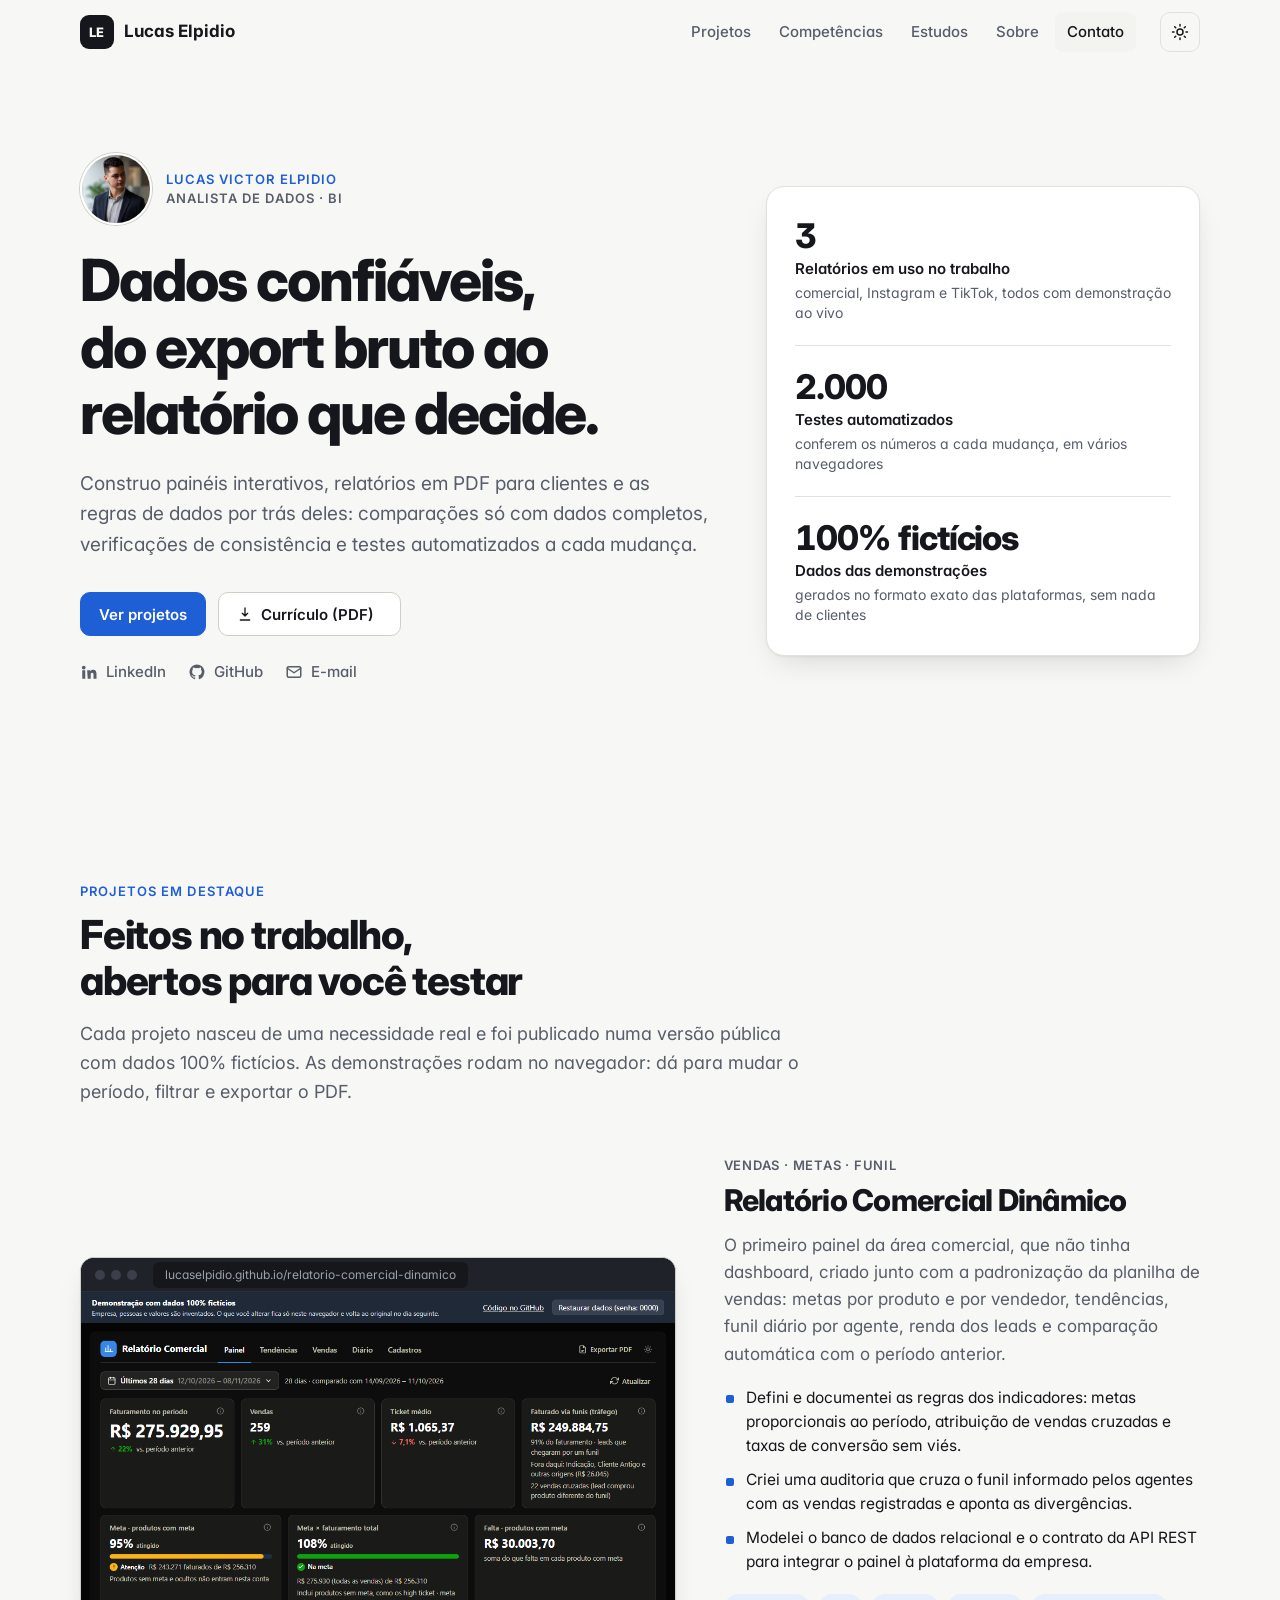
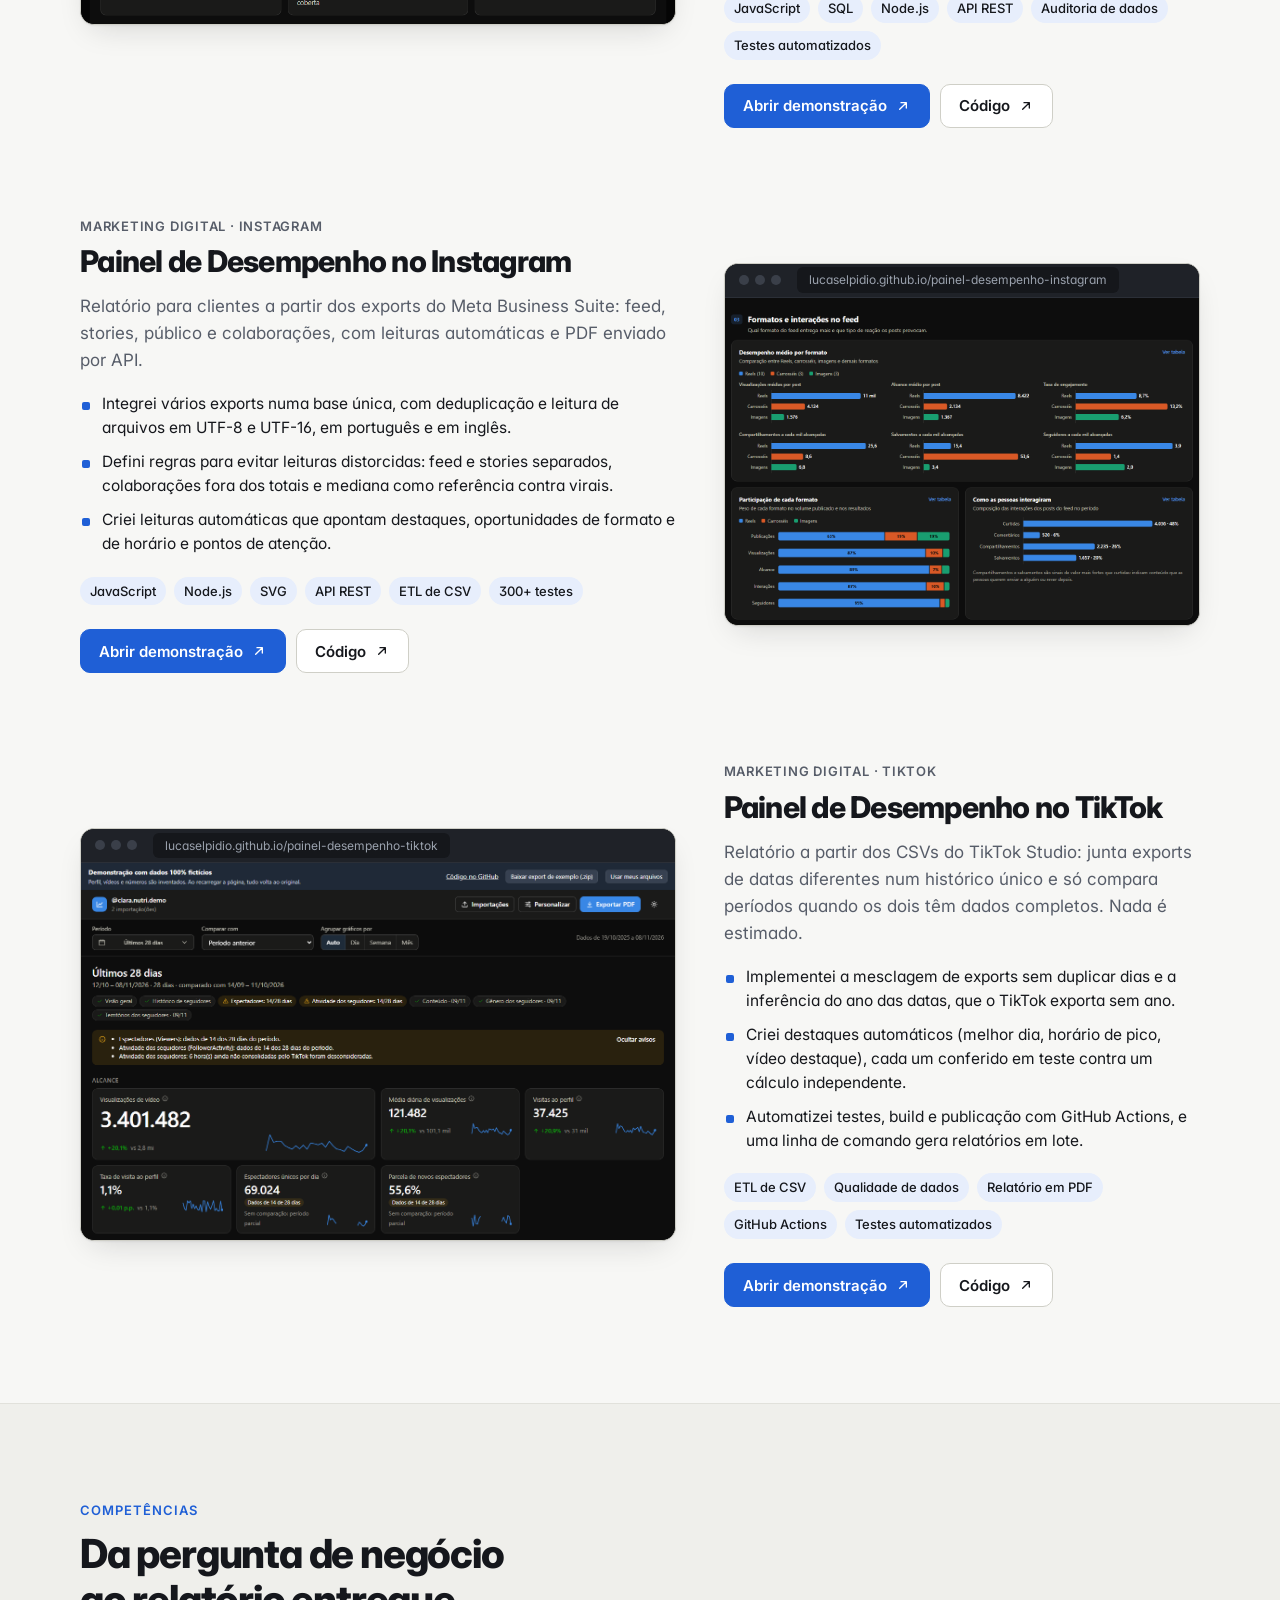
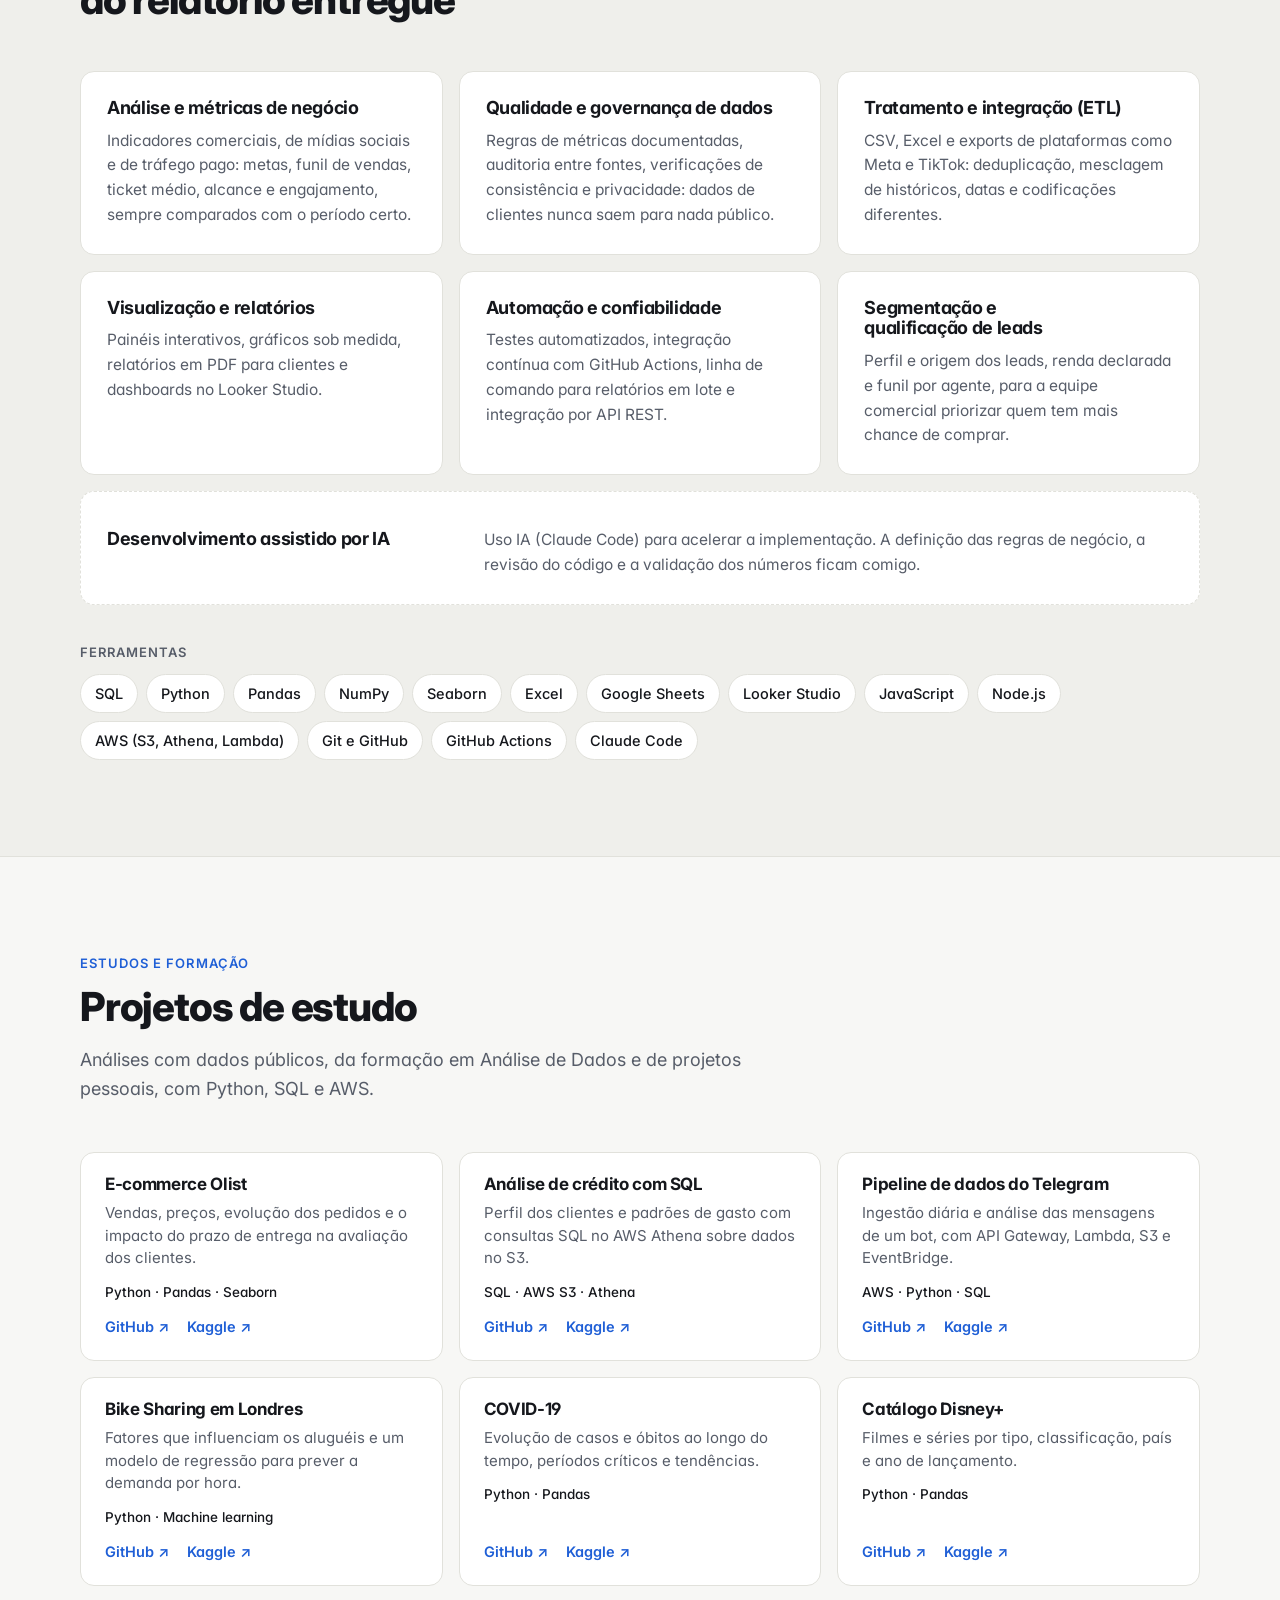
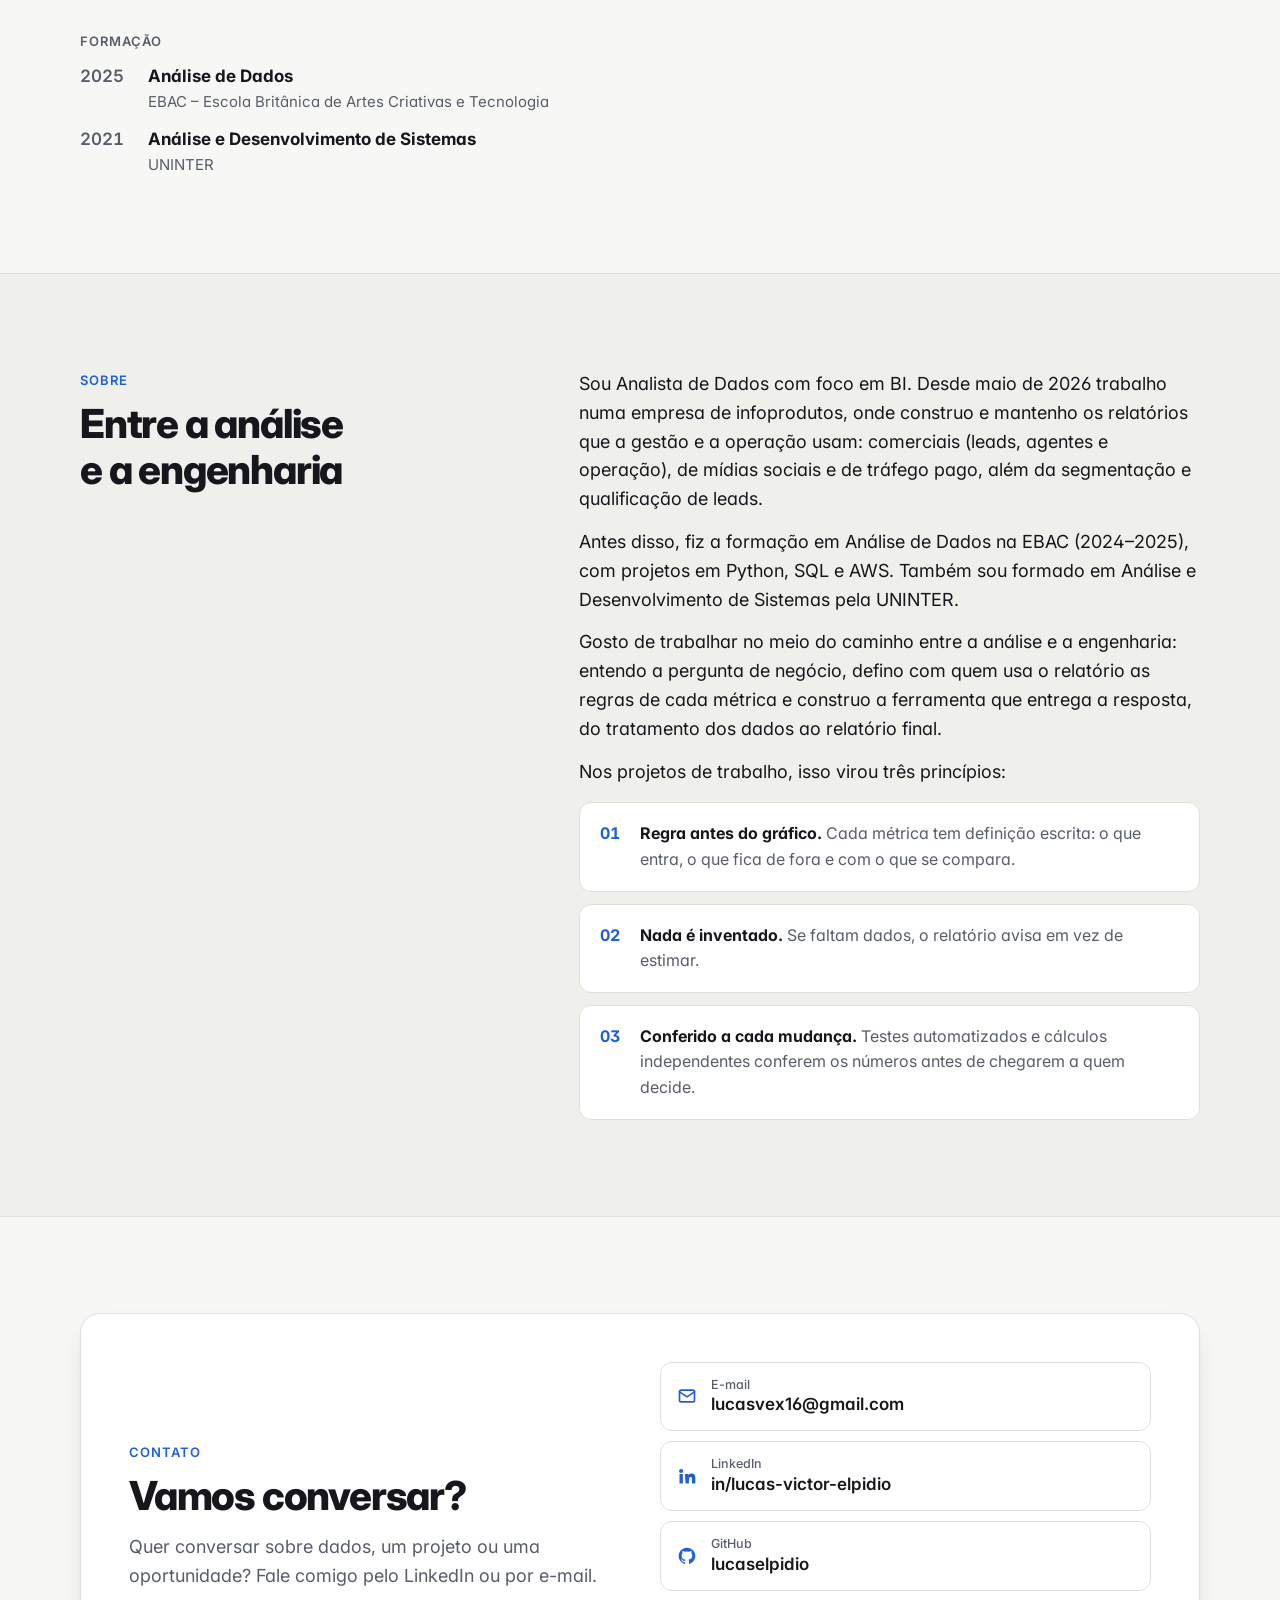
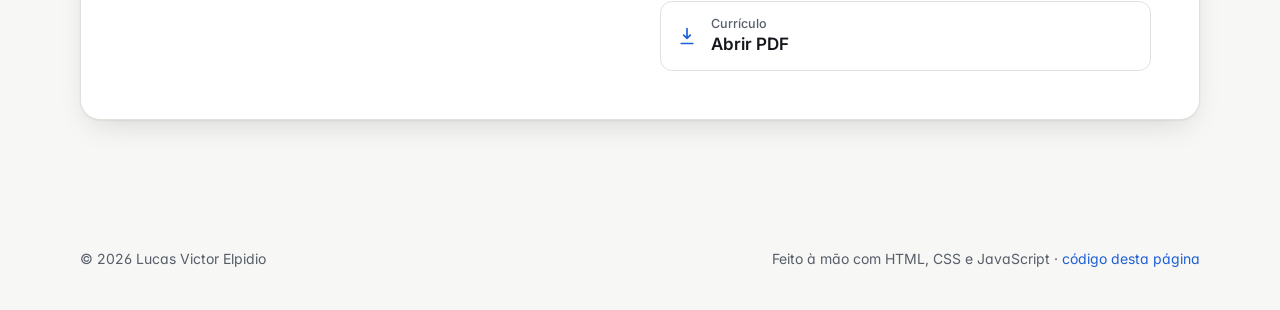
==== commit d7edb5ee: "Estudos: formação e projetos pessoais Co-Authored-By: Claude Opus 5.5 <noreply@anthropic.com>" ====
--- a/index.html
+++ b/index.html
@@ -237,7 +237,7 @@
         <header class="secao-cabecalho">
           <p class="sobretitulo">Estudos e formação</p>
           <h2 id="titulo-estudos">Projetos de estudo</h2>
-          <p>Análises com dados públicos feitas durante a formação em Análise de Dados, com Python, SQL e AWS.</p>
+          <p>Análises com dados públicos, da formação em Análise de Dados e de projetos pessoais, com Python, SQL e AWS.</p>
         </header>
         <div class="grade-estudos">
           <article class="estudo">
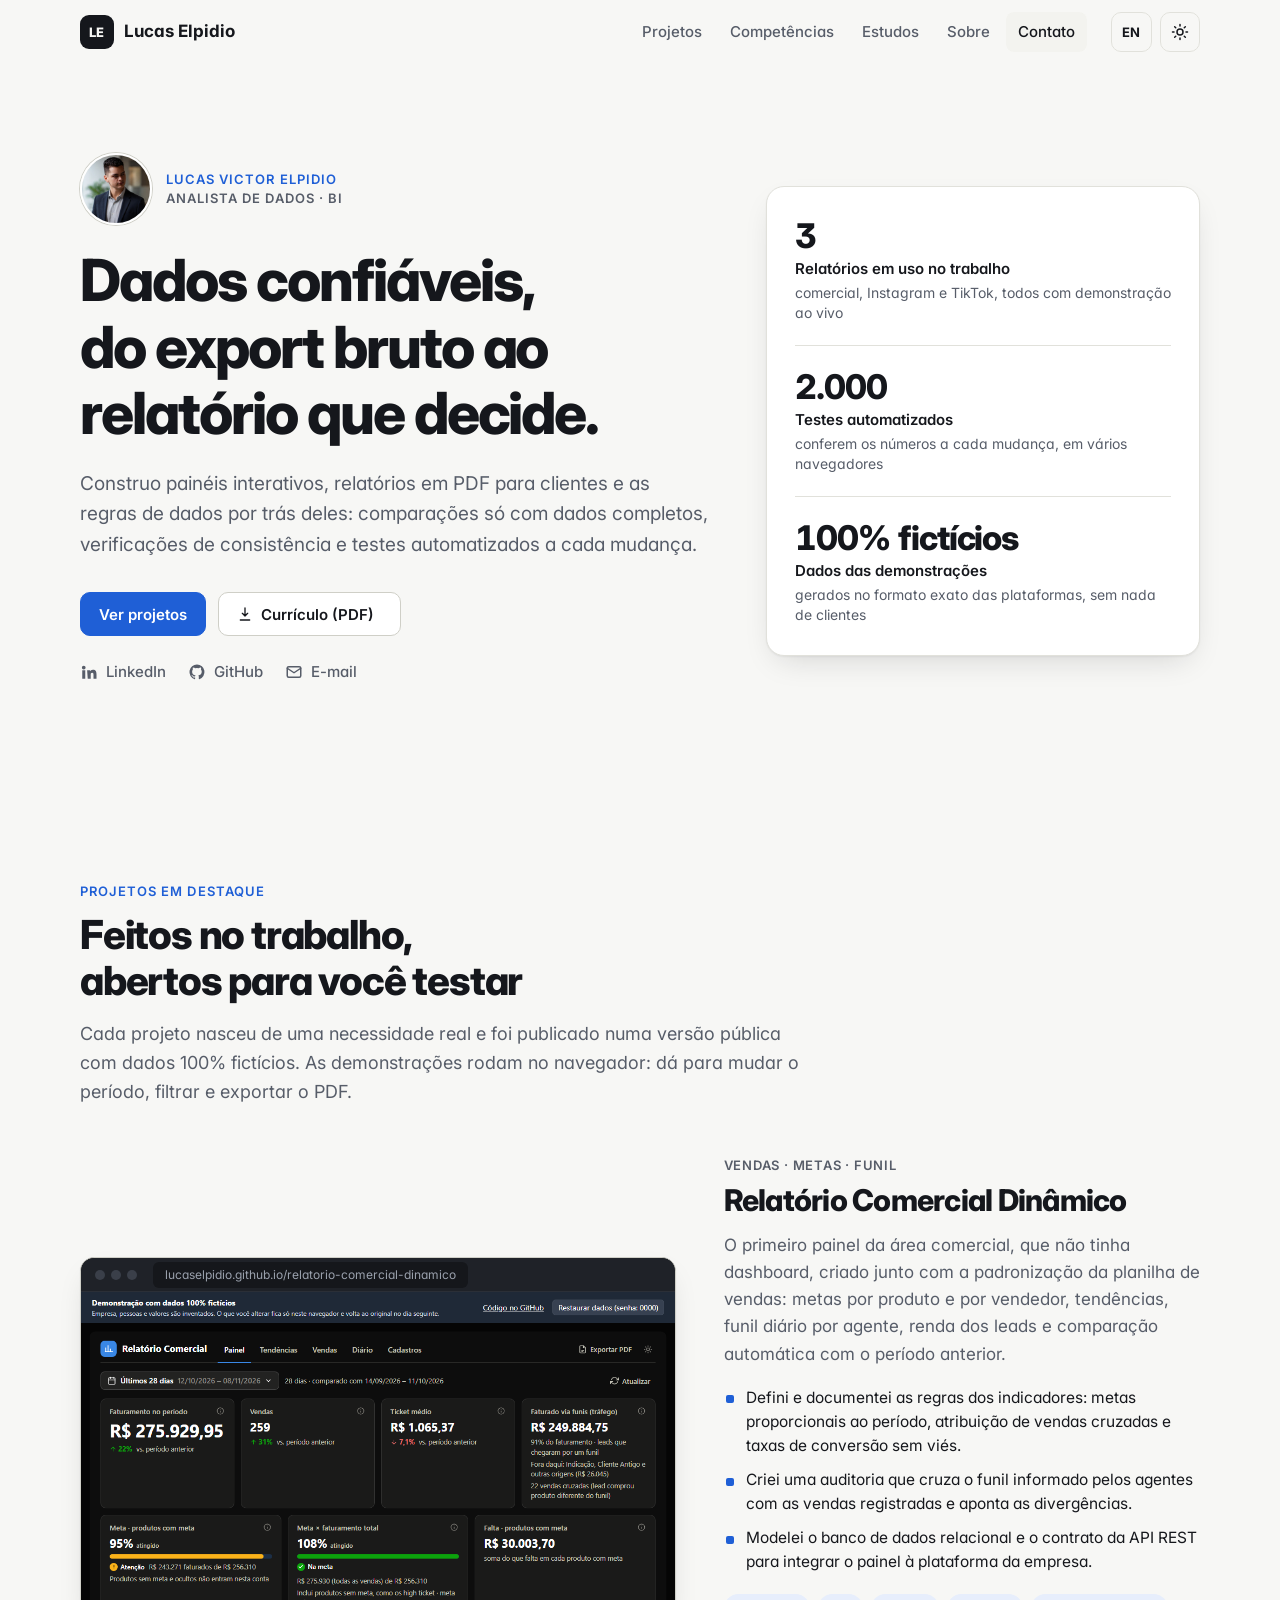
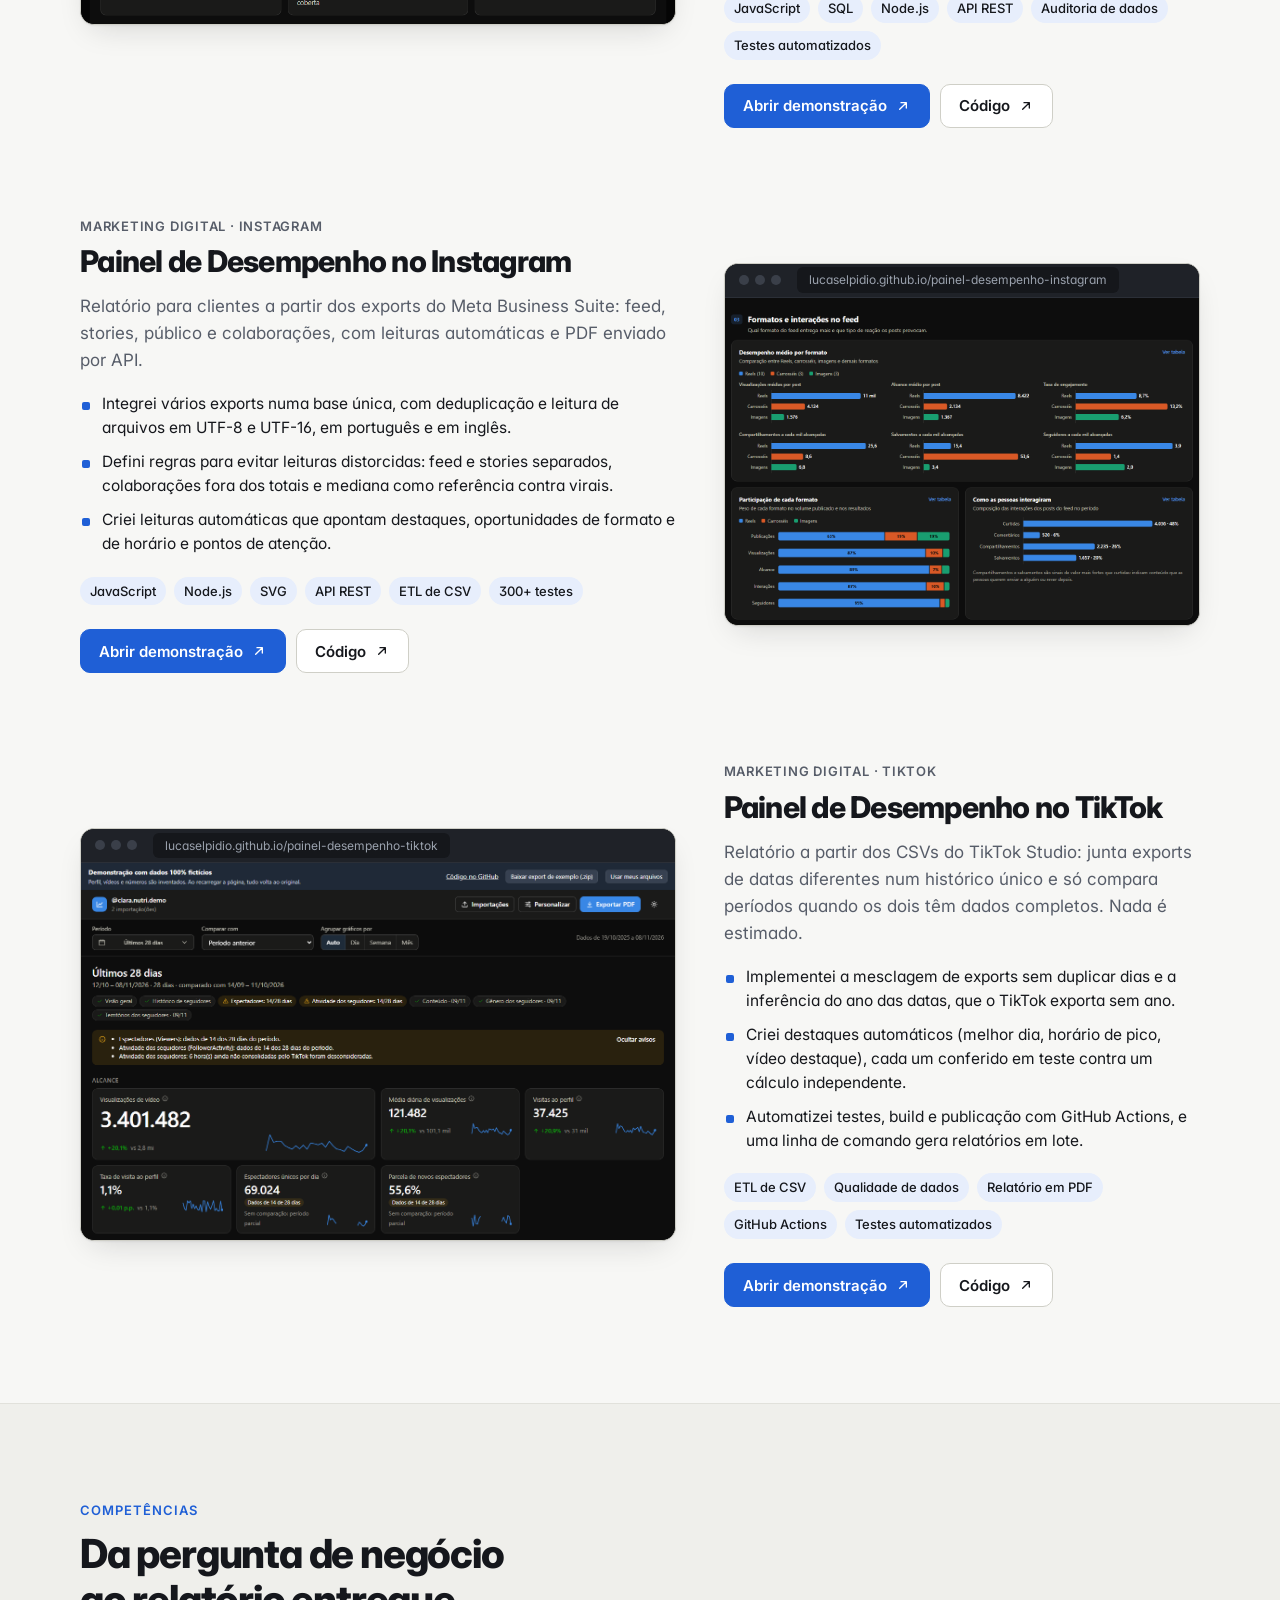
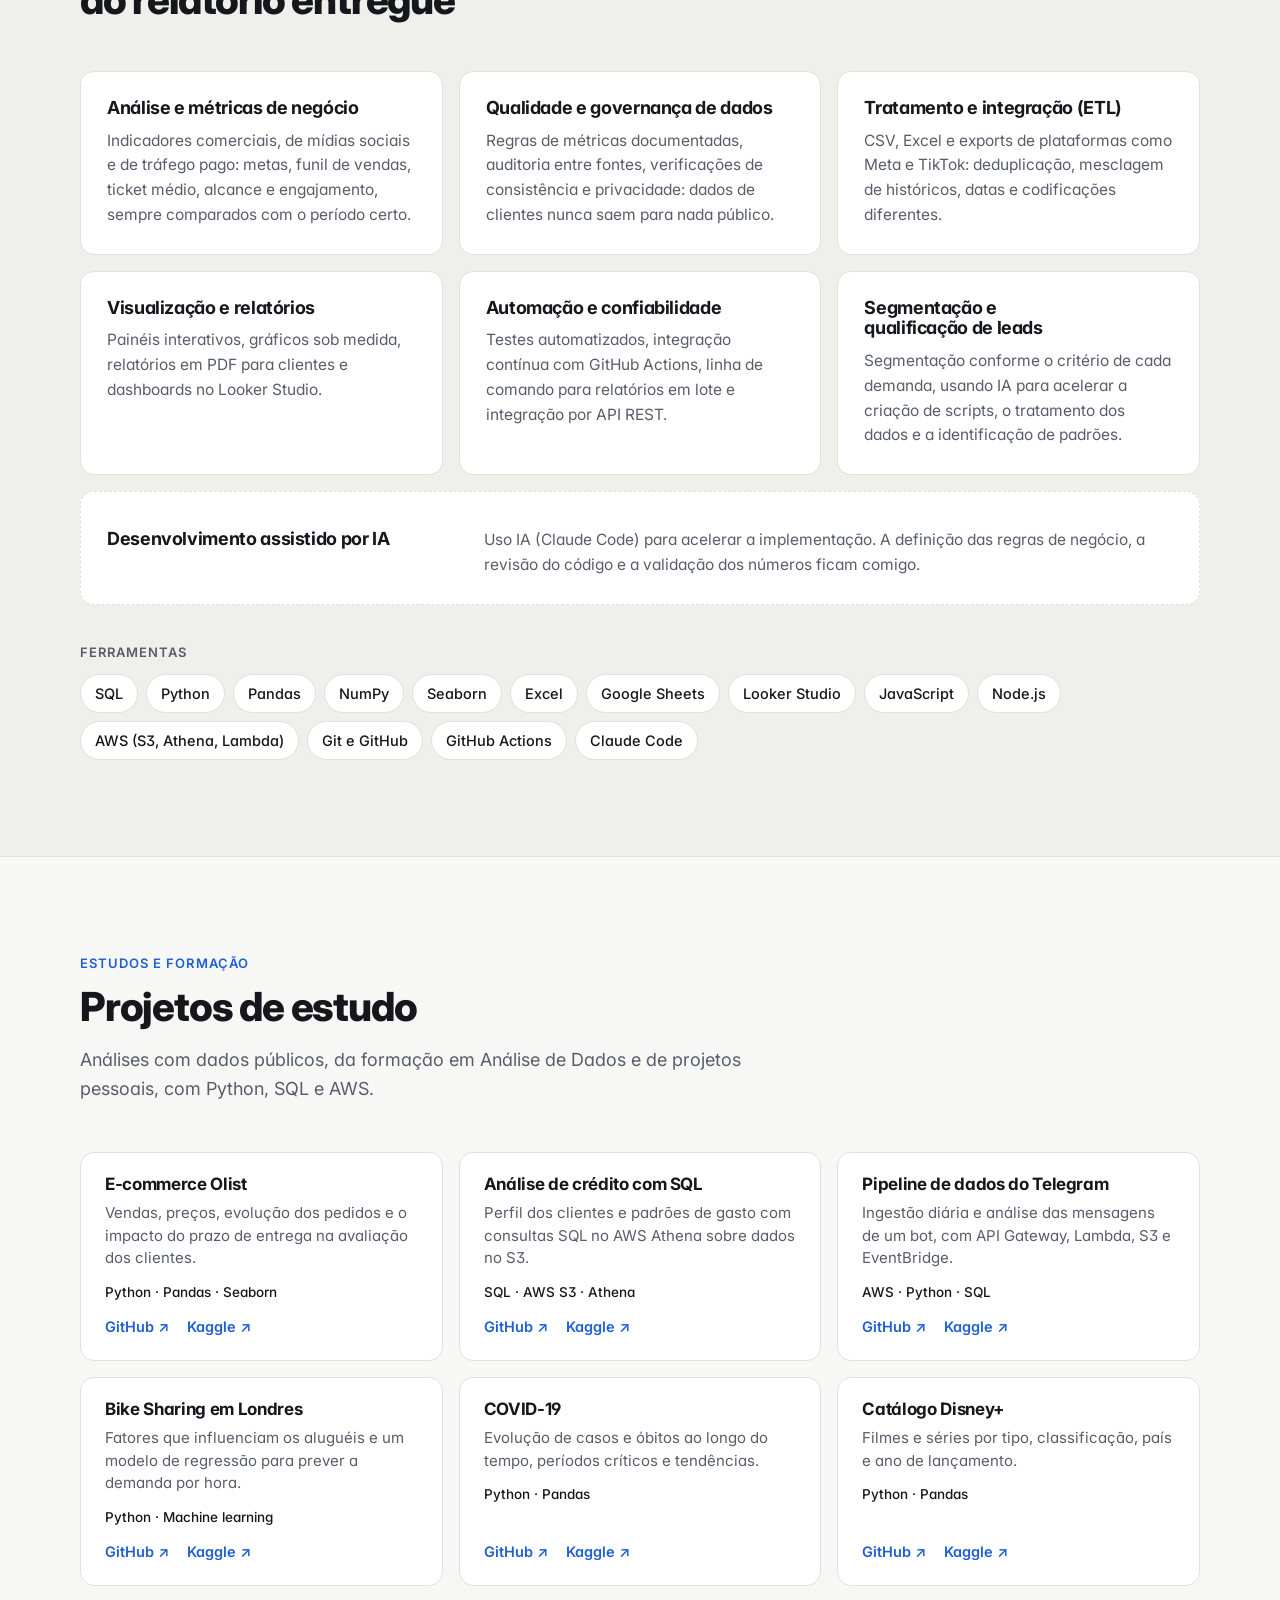
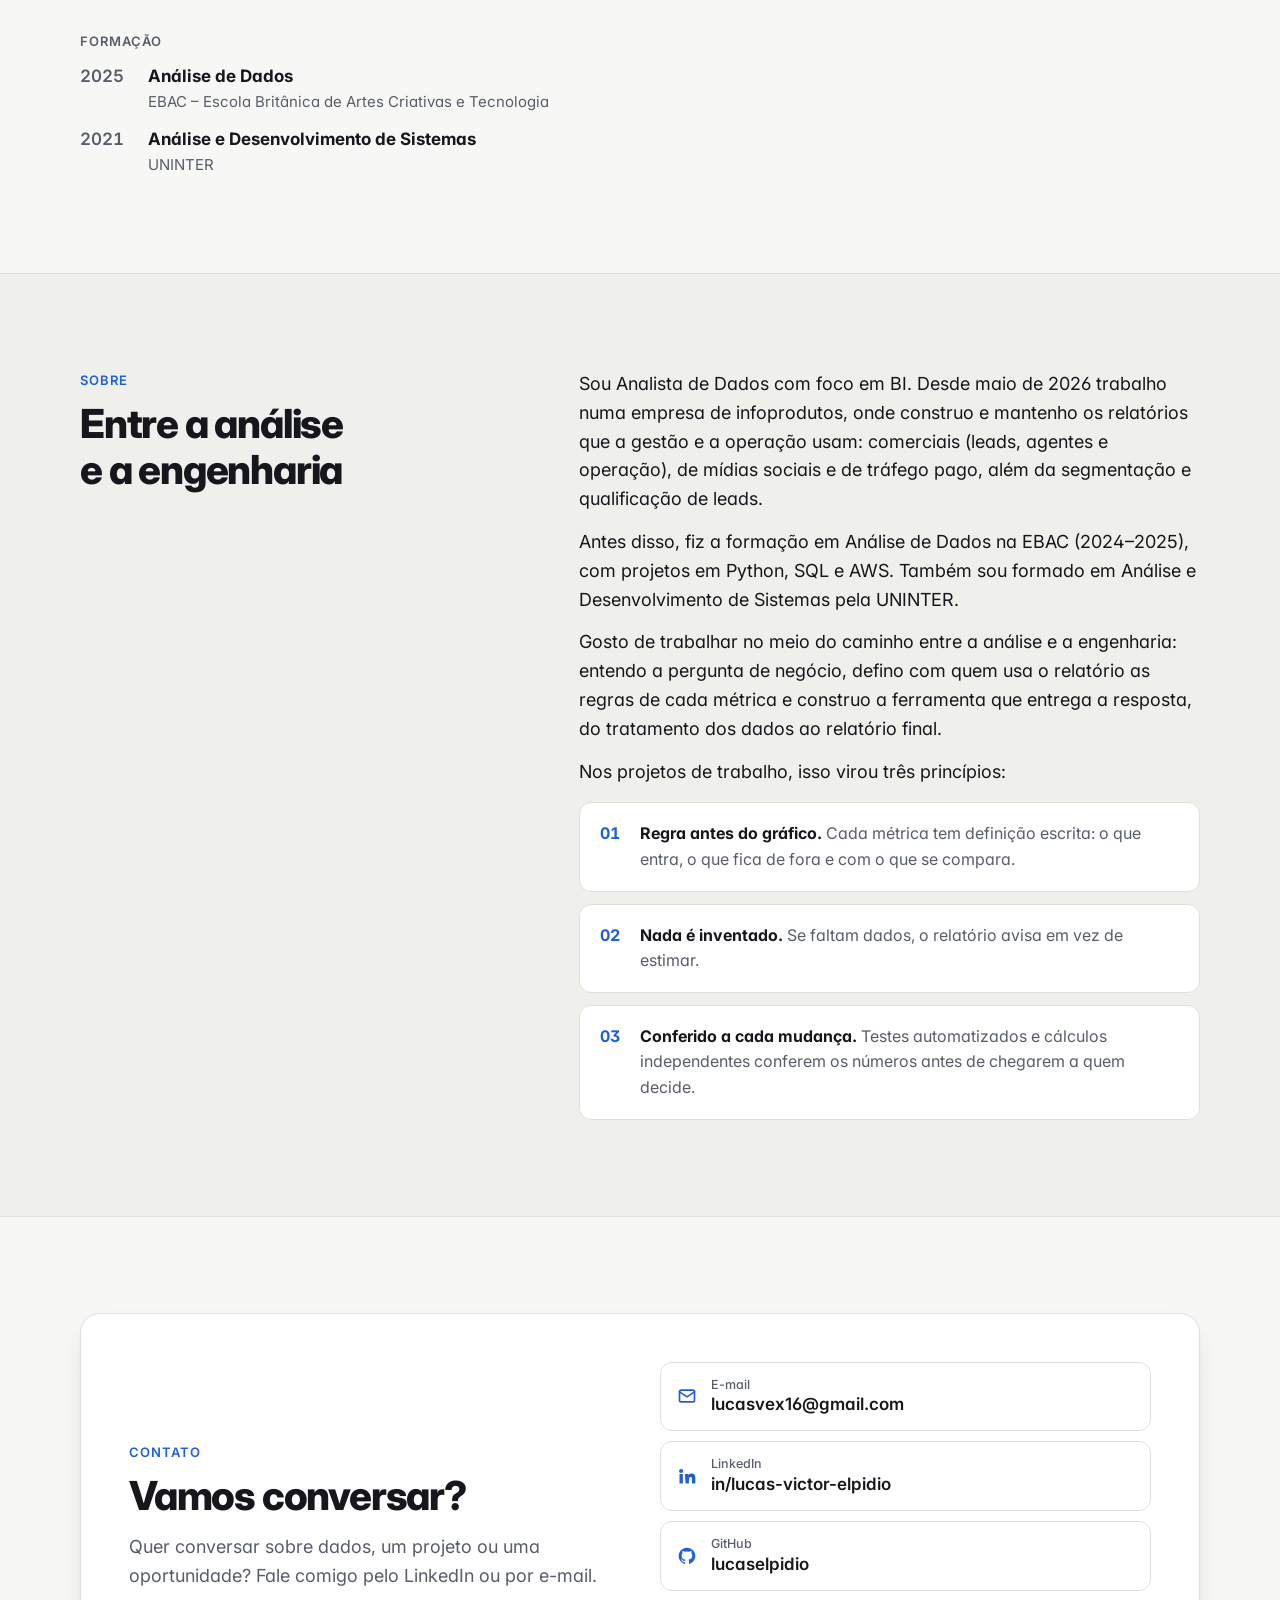
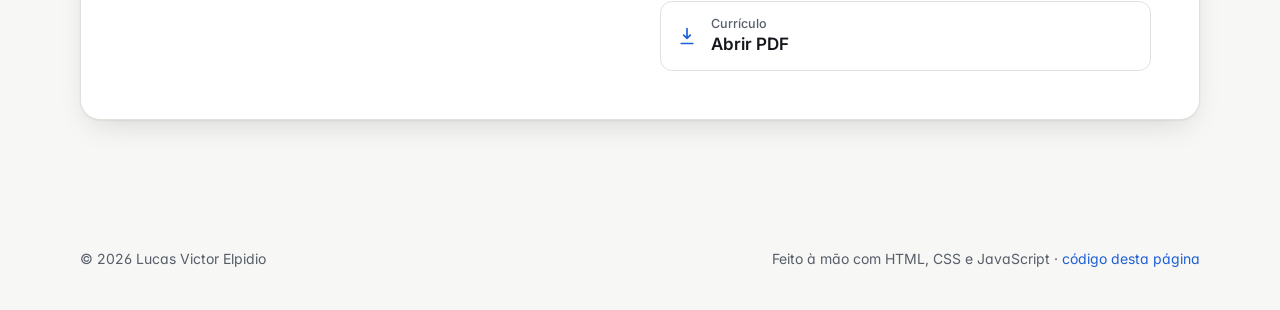
==== commit ddbd16bf: "Versão em inglês (/en/) com botão PT/EN e prévia própria; card de segmentação atualizado Co-Authored" ====
--- a/index.html
+++ b/index.html
@@ -19,6 +19,8 @@
   <meta property="og:image" content="https://lucaselpidio.github.io/meu-portfolio-dados/img/og.png">
   <meta name="twitter:card" content="summary_large_image">
 
+  <link rel="alternate" hreflang="pt-BR" href="https://lucaselpidio.github.io/meu-portfolio-dados/">
+  <link rel="alternate" hreflang="en" href="https://lucaselpidio.github.io/meu-portfolio-dados/en/">
   <link rel="icon" href="img/favicon.svg" type="image/svg+xml">
   <link rel="preconnect" href="https://fonts.googleapis.com">
   <link rel="preconnect" href="https://fonts.gstatic.com" crossorigin>
@@ -44,6 +46,7 @@
         <a href="#contato">Contato</a>
       </nav>
       <div class="topo-acoes">
+        <a class="botao-icone idioma" href="en/" hreflang="en" lang="en" title="English version" aria-label="English version">EN</a>
         <button class="botao-icone" id="alternar-tema" type="button" aria-label="Alternar tema claro e escuro" title="Alternar tema">
           <svg class="icone-sol" viewBox="0 0 24 24" aria-hidden="true"><circle cx="12" cy="12" r="4"/><path d="M12 2v2M12 20v2M4.9 4.9l1.4 1.4M17.7 17.7l1.4 1.4M2 12h2M20 12h2M4.9 19.1l1.4-1.4M17.7 6.3l1.4-1.4"/></svg>
           <svg class="icone-lua" viewBox="0 0 24 24" aria-hidden="true"><path d="M21 12.8A9 9 0 1 1 11.2 3a7 7 0 0 0 9.8 9.8z"/></svg>
@@ -214,7 +217,7 @@
           </article>
           <article class="competencia">
             <h3>Segmentação e qualificação de leads</h3>
-            <p>Perfil e origem dos leads, renda declarada e funil por agente, para a equipe comercial priorizar quem tem mais chance de comprar.</p>
+            <p>Segmentação conforme o critério de cada demanda, usando IA para acelerar a criação de scripts, o tratamento dos dados e a identificação de padrões.</p>
           </article>
           <article class="competencia competencia-larga">
             <h3>Desenvolvimento assistido por IA</h3>
--- a/css/estilo.css
+++ b/css/estilo.css
@@ -113,6 +113,8 @@
   background: transparent; color: var(--texto); cursor: pointer;
 }
 .botao-icone:hover { border-color: var(--linha-forte); background: var(--superficie); }
+.idioma { width: auto; min-width: 40px; padding: 0 10px; color: var(--texto); font-size: 13px; font-weight: 700; letter-spacing: .04em; }
+.idioma:hover { color: var(--texto); }
 
 /* ------------------------------------------------------------------ topo */
 .topo {
